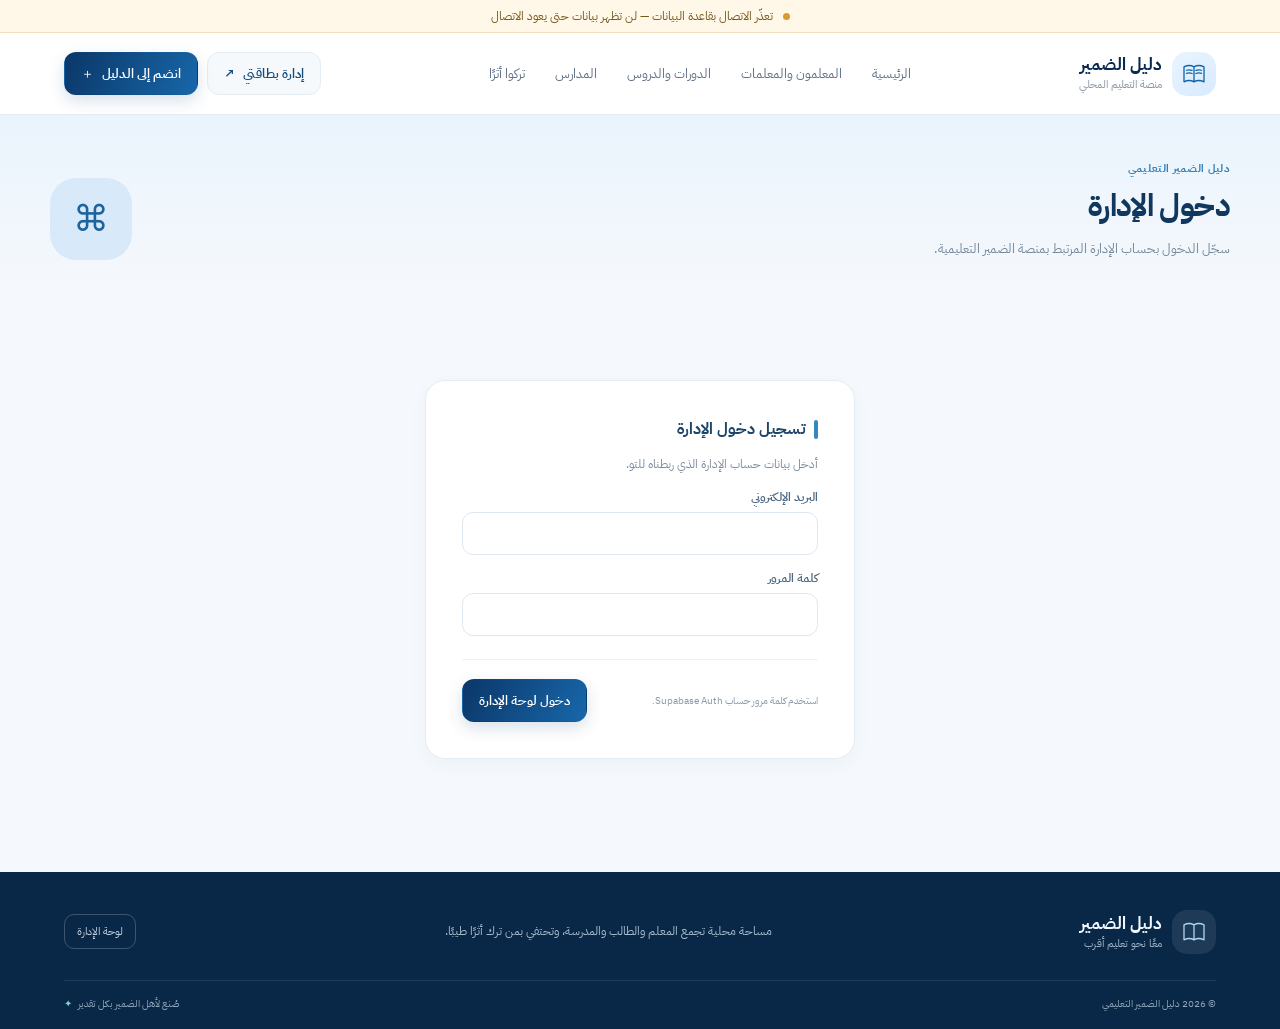
==== admin.html @ ade1dafc "Add Dameer Education site" ====
<!doctype html>
<html lang="ar" dir="rtl">
  <head>
    <meta charset="UTF-8" />
    <meta name="viewport" content="width=device-width, initial-scale=1.0" />
    <meta name="theme-color" content="#09294f" />
    <meta name="description" content="دليل الضمير التعليمي — المعلمون والمعلمات، الدورات، الدروس الخصوصية، والمدارس في مدينة الضمير." />
    <title>إدارة المنصة — منصة الضمير التعليمية</title>
    <link rel="stylesheet" href="styles.css" />
    <script defer src="supabase-config.js"></script>
    <script defer src="app.js"></script>
  </head>
  <body data-page="admin">
    <div class="demo-banner" id="connection-status"><span class="demo-dot"></span> جارٍ الاتصال بقاعدة بيانات دليل الضمير…</div>
    <header class="site-header">
      <a class="brand" href="#home" data-view="home" aria-label="دليل الضمير التعليمي - الرئيسية">
        <span class="brand-mark" aria-hidden="true"><svg viewBox="0 0 48 48"><path d="M8 12.5c5.7-2.8 11.1-2.8 16 0v24c-4.9-2.8-10.3-2.8-16 0v-24Zm32 0c-5.7-2.8-11.1-2.8-16 0v24c4.9-2.8 10.3-2.8 16 0v-24Z"/><path d="M12 18c3.4-1.2 6.2-.9 9 .2M12 23c3.4-1.2 6.2-.9 9 .2m15-5.2c-3.4-1.2-6.2-.9-9 .2m9 4.8c-3.4-1.2-6.2-.9-9 .2"/></svg></span>
        <span class="brand-copy"><strong>دليل الضمير</strong><small>منصة التعليم المحلي</small></span>
      </a>
      <nav class="main-nav" aria-label="التنقل الرئيسي">
        <button class="nav-link active" data-view="home">الرئيسية</button>
        <button class="nav-link" data-view="teachers">المعلمون والمعلمات</button>
        <button class="nav-link" data-view="lessons">الدورات والدروس</button>
        <button class="nav-link" data-view="schools">المدارس</button>
        <button class="nav-link" data-view="memorials">تركوا أثرًا</button>
      </nav>
      <div class="header-actions">
        <button class="btn btn-quiet header-manage" data-view="manage">إدارة بطاقتي <span aria-hidden="true">↗</span></button>
        <button class="btn btn-primary header-apply" data-view="apply">انضم إلى الدليل <span aria-hidden="true">＋</span></button>
        <button class="mobile-menu" aria-label="فتح القائمة" aria-expanded="false">☰</button>
      </div>
    </header>

    <main id="app" tabindex="-1"></main>

    <footer class="site-footer">
      <div class="footer-main">
        <a class="brand brand-footer" href="#home" data-view="home"><span class="brand-mark" aria-hidden="true"><svg viewBox="0 0 48 48"><path d="M8 12.5c5.7-2.8 11.1-2.8 16 0v24c-4.9-2.8-10.3-2.8-16 0v-24Zm32 0c-5.7-2.8-11.1-2.8-16 0v24c4.9-2.8 10.3-2.8 16 0v-24Z"/></svg></span><span class="brand-copy"><strong>دليل الضمير</strong><small>معًا نحو تعليم أقرب</small></span></a>
        <p>مساحة محلية تجمع المعلم والطالب والمدرسة، وتحتفي بمن ترك أثرًا طيبًا.</p>
        <button class="footer-admin" data-view="admin">لوحة الإدارة</button>
      </div>
      <div class="footer-bottom"><span>© <span id="year"></span> دليل الضمير التعليمي</span><span>صُنع لأهل الضمير بكل تقدير <b>✦</b></span></div>
    </footer>
    <div id="modal-root"></div>
    <div id="toast-root" aria-live="polite"></div>
  </body>
</html>
---- styles.css ----
@import url('https://fonts.googleapis.com/css2?family=IBM+Plex+Sans+Arabic:wght@400;500;600;700&family=Readex+Pro:wght@400;500;600;700&display=swap');

:root{--navy:#09294f;--navy-2:#0d3768;--blue:#1763a9;--blue-2:#3687cb;--sky:#e8f4ff;--ink:#182c42;--muted:#718198;--line:#e4ebf2;--paper:#fff;--bg:#f5f8fc;--teal:#2c9a94;--gold:#c39243;--shadow:0 14px 38px rgba(20,52,86,.09);--radius:20px;font-family:'IBM Plex Sans Arabic','Readex Pro',Tahoma,sans-serif;color:var(--ink);font-synthesis:none;text-rendering:optimizeLegibility}
*{box-sizing:border-box}html{scroll-behavior:smooth}body{margin:0;background:var(--bg);min-width:320px}button,input,select,textarea{font:inherit}button{cursor:pointer}a{color:inherit;text-decoration:none}.demo-banner{background:#fff7e7;color:#76591d;text-align:center;padding:7px 16px;font-size:12px;border-bottom:1px solid #f0dfb9}.demo-dot{display:inline-block;width:7px;height:7px;border-radius:50%;background:#d69c32;margin-left:7px}.site-header{height:82px;padding:0 clamp(18px,5vw,78px);display:flex;align-items:center;justify-content:space-between;background:#fff;border-bottom:1px solid rgba(218,229,239,.75);position:sticky;top:0;z-index:20}.brand{display:flex;align-items:center;gap:10px;min-width:max-content}.brand-mark{width:44px;height:44px;border-radius:15px;background:linear-gradient(145deg,#e9f5ff,#d8eaff);display:grid;place-items:center}.brand-mark svg{width:30px;height:30px;fill:none;stroke:#1264a5;stroke-width:2.1;stroke-linecap:round;stroke-linejoin:round}.brand-copy{display:flex;flex-direction:column;line-height:1.3}.brand-copy strong{font-size:17px;color:var(--navy);font-weight:700}.brand-copy small{font-size:11px;color:#8a98a9;margin-top:2px}.main-nav{display:flex;align-items:center;gap:4px}.nav-link{border:0;background:transparent;padding:12px 13px;color:#5f7186;border-radius:12px;font-size:13px;white-space:nowrap;transition:.2s}.nav-link:hover,.nav-link.active{background:#edf5fd;color:#145b99}.header-actions{display:flex;align-items:center;gap:9px}.btn{border:1px solid transparent;border-radius:12px;padding:11px 16px;font-size:13px;font-weight:600;display:inline-flex;align-items:center;justify-content:center;gap:8px;transition:transform .18s,box-shadow .18s,background .18s;white-space:nowrap}.btn:hover{transform:translateY(-1px)}.btn-primary{background:linear-gradient(115deg,#0b3768,#1767aa);color:#fff;box-shadow:0 6px 16px rgba(14,70,122,.16)}.btn-primary:hover{box-shadow:0 9px 20px rgba(14,70,122,.22)}.btn-quiet{background:#f6f9fc;border-color:#e5edf5;color:#174c7a}.btn-outline{background:#fff;border-color:#d8e4ef;color:#245b88}.btn-danger{background:#fff0f0;color:#a94343;border-color:#f4d5d5}.btn-small{padding:8px 11px;font-size:12px;border-radius:10px}.mobile-menu{display:none;border:1px solid var(--line);background:white;border-radius:10px;width:42px;height:40px;color:var(--navy);font-size:18px}
#app{min-height:60vh}.container{width:min(1180px,calc(100% - 40px));margin:auto}.hero-wrap{background:linear-gradient(180deg,#f4f8fc 0%,#f7faff 100%);padding:34px 0 48px}.hero{position:relative;overflow:hidden;border-radius:32px;min-height:376px;background:linear-gradient(118deg,#08264b 0%,#0c3d73 55%,#14649c 100%);display:grid;grid-template-columns:1.15fr .85fr;color:white;padding:52px clamp(26px,6vw,78px);box-shadow:0 22px 50px rgba(9,41,79,.17)}.hero:before,.hero:after{content:"";position:absolute;border:1px solid rgba(255,255,255,.13);border-radius:50%;pointer-events:none}.hero:before{width:450px;height:450px;left:-90px;top:-225px}.hero:after{width:340px;height:340px;left:65px;bottom:-255px}.hero-content{position:relative;z-index:2;align-self:center;max-width:625px}.eyebrow{font-size:12px;letter-spacing:.02em;color:#add9ff;display:flex;align-items:center;gap:9px}.eyebrow:before{content:"";height:1px;width:23px;background:#6eb7ed}.hero h1{font-family:'Readex Pro','IBM Plex Sans Arabic',sans-serif;font-size:clamp(29px,4vw,47px);line-height:1.42;margin:15px 0 10px;max-width:590px;font-weight:600;letter-spacing:-.04em}.hero h1 em{font-style:normal;color:#89c9fa}.hero-desc{font-size:15px;line-height:1.9;color:#d7eaff;max-width:520px;margin:0 0 27px}.hero-actions{display:flex;gap:10px;flex-wrap:wrap}.hero .btn-white{background:#fff;color:#104374}.btn-glass{background:rgba(255,255,255,.11);color:#fff;border-color:rgba(255,255,255,.26);backdrop-filter:blur(8px)}.hero-art{position:relative;display:grid;place-items:center;min-height:250px}.hero-orb{width:min(300px,25vw);aspect-ratio:1;border-radius:50%;background:radial-gradient(circle at 34% 30%,rgba(157,215,255,.56),rgba(49,139,205,.18) 50%,rgba(9,41,79,.03) 72%);border:1px solid rgba(200,235,255,.25);display:grid;place-items:center;box-shadow:inset 0 0 45px rgba(196,233,255,.18),0 0 55px rgba(63,157,219,.12);position:relative}.book-art{width:178px;height:146px;position:relative;transform:rotate(-7deg)}.book-page{position:absolute;bottom:13px;width:89px;height:110px;background:linear-gradient(155deg,#f9fcff,#cde8fa);border:2px solid rgba(255,255,255,.88);box-shadow:0 14px 22px #05264c55}.book-page.left{right:50%;transform:skewY(8deg);border-radius:10px 2px 3px 12px}.book-page.right{left:50%;transform:skewY(-8deg);border-radius:2px 10px 12px 3px}.book-spine{position:absolute;bottom:13px;right:calc(50% - 2px);height:112px;width:5px;background:#62ace4;z-index:2}.book-lines{position:absolute;inset:20px 13px 0;border-top:2px solid #9dc8e8;opacity:.8}.book-lines:after,.book-lines:before{content:"";position:absolute;right:0;top:14px;width:45px;height:2px;background:#9dc8e8;box-shadow:0 12px #9dc8e8,0 24px #9dc8e8}.book-lines:before{top:4px}.hero-star{position:absolute;color:#c1e9ff;font-size:19px}.hero-star.s1{top:20px;left:24px}.hero-star.s2{right:30px;bottom:34px;font-size:25px}.slide-controls{display:flex;align-items:center;gap:7px;margin-top:28px}.slide-dot{width:7px;height:7px;padding:0;border:0;border-radius:20px;background:#ffffff66;transition:.25s}.slide-dot.active{width:25px;background:#fff}.slide-arrow{border:1px solid #ffffff55;background:#ffffff11;color:#fff;border-radius:50%;width:31px;height:31px;margin-right:5px}.hero-slide{animation:fadeup .35s ease}@keyframes fadeup{from{opacity:.5;transform:translateY(8px)}to{opacity:1;transform:none}}
.search-panel{position:relative;margin:-27px auto 0;z-index:3;width:min(1020px,calc(100% - 70px));background:#fff;border:1px solid #e7edf4;border-radius:18px;padding:16px;display:grid;grid-template-columns:1.15fr .72fr .72fr auto;gap:10px;box-shadow:0 16px 40px rgba(20,53,83,.12)}.search-field{display:flex;align-items:center;gap:9px;padding:0 12px;border:1px solid #e2e9f0;border-radius:12px;background:#fff;min-height:48px;min-width:0}.search-field .field-icon{font-size:17px;color:#8ca1b8}.search-field input,.search-field select{border:0;outline:0;min-width:0;width:100%;background:transparent;color:#263e57;font-size:13px}.search-field select{cursor:pointer}.search-panel .btn{min-height:48px}.stats-row{display:grid;grid-template-columns:repeat(4,1fr);gap:13px;margin:27px auto 0;width:min(1020px,calc(100% - 70px))}.stat-card{display:flex;align-items:center;gap:13px;background:#fff;border:1px solid #ebf0f5;border-radius:15px;padding:15px 17px}.stat-icon{width:41px;height:41px;border-radius:13px;display:grid;place-items:center;background:#edf6ff;color:#236ba5;font-size:19px}.stat-icon.teal{background:#e9f7f5;color:#26938b}.stat-icon.gold{background:#fbf4e8;color:#b7873b}.stat-card strong{display:block;font-size:19px;color:#143b62;line-height:1.3}.stat-card span:last-child{font-size:11px;color:#8492a3}
.section{padding:53px 0}.section-white{background:#fff}.section-head{display:flex;align-items:end;justify-content:space-between;gap:16px;margin-bottom:23px}.section-kicker{font-size:11px;color:#3480b9;font-weight:700;margin-bottom:5px;letter-spacing:.03em}.section-head h2{font-size:24px;color:#12375d;margin:0;font-weight:700}.section-head p{font-size:13px;color:var(--muted);margin:7px 0 0}.text-link{border:0;background:transparent;color:#1f6a9f;font-size:13px;font-weight:700;padding:10px 0;white-space:nowrap}.text-link:hover{color:#0a3c69}.quick-grid{display:grid;grid-template-columns:repeat(3,1fr);gap:16px}.quick-card{background:#fff;border:1px solid #e7edf4;border-radius:20px;padding:21px 22px;display:flex;align-items:center;gap:17px;min-height:115px;transition:.2s;cursor:pointer}.quick-card:hover,.teacher-card:hover,.listing-card:hover,.school-card:hover{transform:translateY(-3px);box-shadow:var(--shadow)}.quick-icon{width:54px;height:54px;border-radius:17px;display:grid;place-items:center;background:linear-gradient(145deg,#e5f3ff,#f1f8ff);color:#1b6ca8;font-size:25px}.quick-card:nth-child(2) .quick-icon{background:#eaf7f5;color:#2f938a}.quick-card:nth-child(3) .quick-icon{background:#faf1e5;color:#b38745}.quick-card h3{margin:0;color:#173d63;font-size:16px}.quick-card p{margin:5px 0 0;font-size:12px;color:#8190a2;line-height:1.7}.quick-arrow{margin-right:auto;font-size:19px;color:#9eb0c1}.teacher-grid,.listing-grid,.school-grid,.memorial-grid{display:grid;grid-template-columns:repeat(3,minmax(0,1fr));gap:16px}.teacher-card,.listing-card,.school-card,.memorial-card{background:#fff;border:1px solid #e7edf4;border-radius:20px;overflow:hidden;transition:.22s;position:relative}.teacher-card{padding:18px}.teacher-top{display:flex;align-items:flex-start;gap:13px}.avatar{width:67px;height:67px;flex:0 0 67px;border-radius:20px;display:grid;place-items:center;background:linear-gradient(145deg,#d9efff,#f0f8ff);color:#1a6198;font-size:22px;font-weight:700;position:relative;overflow:hidden}.avatar img,.memorial-photo img{width:100%;height:100%;object-fit:cover;position:absolute;inset:0}.avatar-female{background:linear-gradient(145deg,#f7e5ef,#fff5f9);color:#9d5677}.teacher-name{font-size:16px;font-weight:700;color:#173957;margin:2px 0 4px}.teacher-subject{font-size:12px;color:#71839a}.teacher-meta{display:flex;gap:7px;flex-wrap:wrap;margin-top:12px}.tag{font-size:10px;padding:5px 9px;border-radius:999px;background:#eff6fc;color:#3d6b91}.tag.retired{background:#fff4e1;color:#9c702c}.tag.gender{background:#f1f1fb;color:#6767a1}.teacher-bio{font-size:12px;line-height:1.9;color:#74849a;margin:13px 0 12px;min-height:45px}.card-bottom{border-top:1px solid #edf1f5;padding-top:12px;display:flex;align-items:center;justify-content:space-between;gap:8px}.teacher-exp{font-size:11px;color:#8090a2}.teacher-actions{display:flex;gap:6px}.icon-btn{width:34px;height:34px;border:1px solid #e2ebf3;background:#f9fcff;color:#286795;border-radius:11px;font-size:15px;display:grid;place-items:center}.icon-btn:hover{background:#eaf4fc}.badge-sample{position:absolute;top:15px;left:16px;font-size:9px;background:#f4f6f9;color:#778597;padding:4px 7px;border-radius:7px}.listing-card{padding:0}.listing-cover{height:120px;padding:17px;display:flex;align-items:flex-end;background:linear-gradient(130deg,#c3e5fa,#f0f8ff);position:relative;overflow:hidden}.listing-cover:before,.listing-cover:after{content:"";position:absolute;border:1px solid #ffffffab;border-radius:50%}.listing-cover:before{width:190px;height:190px;left:-54px;top:-104px}.listing-cover:after{width:110px;height:110px;left:50px;top:-60px}.listing-cover.teal-cover{background:linear-gradient(130deg,#bde8de,#eef9f6)}.listing-cover.gold-cover{background:linear-gradient(130deg,#f4e3bd,#fcf7ec)}.listing-cover .tag{position:relative;z-index:1;background:#ffffffc9;color:#336586}.listing-content{padding:16px}.listing-content h3{font-size:15px;margin:0;color:#173b5d}.listing-teacher{font-size:11px;color:#8191a1;margin:5px 0 10px}.listing-content p{margin:0 0 14px;color:#73849a;font-size:12px;line-height:1.8;min-height:42px}.listing-footer{display:flex;align-items:center;justify-content:space-between;border-top:1px solid #edf1f5;padding-top:11px;font-size:11px;color:#8191a1}.listing-price{font-weight:700;color:#28648e}.school-card{padding:19px}.school-mark{width:51px;height:51px;border-radius:16px;display:grid;place-items:center;background:#eaf4fc;color:#2c70a2;font-size:23px;margin-bottom:14px}.school-card h3{margin:0;font-size:16px;color:#173b5d}.school-type{color:#8492a2;font-size:11px;margin-top:4px}.school-address{font-size:12px;color:#71839a;line-height:1.8;margin:12px 0 14px;min-height:43px}.school-footer{display:flex;align-items:center;justify-content:space-between;border-top:1px solid #edf1f5;padding-top:12px}.school-footer span{font-size:11px;color:#8191a1}.memorial-card{padding-bottom:17px;border-color:#e8e8e8}.memorial-photo{height:auto;aspect-ratio:4/5;background:linear-gradient(145deg,#293441,#111923);position:relative;overflow:hidden;display:grid;place-items:center;color:#d7dde3}.memorial-photo:after{content:"";position:absolute;inset:0;background:linear-gradient(0deg,rgba(4,11,18,.52),transparent 65%)}.memorial-monogram{font-size:48px;font-weight:700;opacity:.7}.mourning-ribbon{position:absolute;z-index:2;top:15px;right:-38px;transform:rotate(36deg);background:#111820;color:#fff;width:145px;text-align:center;padding:6px 0;font-size:10px;letter-spacing:.04em;box-shadow:0 3px 10px #0005}.memorial-copy{padding:15px 17px 0}.memorial-copy h3{margin:0;color:#293846;font-size:16px}.memorial-copy p{font-size:12px;line-height:1.9;color:#7a8791;margin:7px 0 0}.impact-strip{margin-top:24px;background:linear-gradient(110deg,#f3f7fb,#edf5fb);border:1px solid #e4edf4;border-radius:19px;padding:19px 22px;display:flex;align-items:center;justify-content:space-between;gap:14px}.impact-strip strong{color:#234e73;font-size:14px}.impact-strip span{display:block;color:#8595a5;font-size:12px;margin-top:3px}.impact-mark{font-size:25px;color:#7197b3}
.page-hero{padding:45px 0 27px;background:linear-gradient(180deg,#eaf4fc,#f5f8fc)}.page-hero-inner{display:flex;align-items:end;justify-content:space-between;gap:24px}.page-hero h1{font-size:31px;color:#10385f;margin:0;letter-spacing:-.02em}.page-hero p{color:#75889d;font-size:13px;margin:8px 0 0;line-height:1.8}.page-hero .page-hero-icon{width:82px;height:82px;border-radius:26px;display:grid;place-items:center;background:#d8eaf9;color:#1d649d;font-size:36px}.toolbar{background:#fff;border:1px solid #e6edf4;border-radius:16px;padding:13px;display:flex;gap:9px;align-items:center;margin:22px 0 18px;flex-wrap:wrap}.toolbar .search-field{flex:1;min-width:220px}.toolbar select{min-width:155px}.result-count{font-size:12px;color:#73869b;margin-bottom:16px}.count-pills{display:flex;gap:7px;flex-wrap:wrap;margin:14px 0 18px}.count-pill{border:1px solid #e2eaf1;background:#fff;border-radius:999px;padding:7px 12px;color:#627991;font-size:11px}.count-pill b{color:#204f78;margin-right:4px}.count-pill.active{border-color:#a8cce8;background:#eff7fd;color:#1e6192}.pagination-row{display:flex;justify-content:center;padding:26px 0 8px}.empty-state{background:#fff;border:1px dashed #d8e4ee;border-radius:18px;padding:52px 20px;text-align:center;color:#7c8ea0}.empty-icon{font-size:33px;margin-bottom:12px}.empty-state h3{margin:0 0 7px;color:#244a6c;font-size:17px}.empty-state p{margin:0;font-size:13px;line-height:1.8}
.form-layout{display:grid;grid-template-columns:minmax(0,1fr) 310px;gap:22px;padding:30px 0 56px}.form-card,.side-card,.panel-card{background:#fff;border:1px solid #e5edf4;border-radius:20px;box-shadow:0 6px 20px rgba(20,52,86,.035)}.form-card{padding:clamp(20px,4vw,36px)}.side-card{padding:23px;height:max-content;position:sticky;top:104px}.form-choice{display:grid;grid-template-columns:1fr 1fr;gap:10px;margin-bottom:23px}.choice-card{border:1px solid #e1eaf2;border-radius:15px;padding:14px;cursor:pointer;display:flex;align-items:center;gap:11px;background:white}.choice-card.selected{border-color:#5d9cca;background:#f1f8fe;box-shadow:0 0 0 2px #e4f2fd}.choice-card .choice-emoji{width:38px;height:38px;background:#e8f4fd;border-radius:12px;display:grid;place-items:center;font-size:19px}.choice-card strong{font-size:13px;color:#204668;display:block}.choice-card small{font-size:10px;color:#8a9aab;display:block;margin-top:3px}.form-section-title{font-size:16px;color:#1e466a;margin:22px 0 13px;display:flex;align-items:center;gap:8px}.form-section-title:before{content:"";width:4px;height:19px;background:#3488c0;border-radius:4px}.form-grid{display:grid;grid-template-columns:1fr 1fr;gap:14px}.field{display:flex;flex-direction:column;gap:6px}.field.full{grid-column:1/-1}.field label{font-size:12px;color:#506a83;font-weight:600}.field .hint{font-size:10px;color:#9aa7b4;font-weight:400}.field input,.field select,.field textarea{width:100%;padding:11px 12px;border-radius:11px;border:1px solid #dfe8f0;outline:0;color:#284760;background:#fff;font-size:13px;transition:border .2s,box-shadow .2s}.field input:focus,.field select:focus,.field textarea:focus{border-color:#6aa4ce;box-shadow:0 0 0 3px #e7f4fc}.field textarea{min-height:96px;resize:vertical;line-height:1.7}.checkbox-grid{display:flex;flex-wrap:wrap;gap:7px}.check-chip{position:relative}.check-chip input{position:absolute;opacity:0;width:1px;height:1px}.check-chip span{display:block;border:1px solid #e1e9f0;border-radius:999px;padding:7px 12px;color:#637990;background:#fff;font-size:11px;cursor:pointer}.check-chip input:checked+span{border-color:#74abd0;background:#eaf5fd;color:#1c6292}.upload-box{border:1px dashed #b9ccdb;border-radius:14px;background:#f9fcfe;padding:18px;display:flex;align-items:center;gap:13px;cursor:pointer}.upload-box .upload-symbol{font-size:24px;color:#4384b2}.upload-box strong{font-size:12px;color:#476b89;display:block}.upload-box small{font-size:10px;color:#90a0af;display:block;margin-top:3px}.upload-box input{display:none}.upload-preview{width:60px;height:60px;object-fit:cover;border-radius:14px}.form-footer{border-top:1px solid #edf1f4;margin-top:23px;padding-top:19px;display:flex;align-items:center;justify-content:space-between;gap:10px}.consent{font-size:10px;color:#8b99a8;line-height:1.7}.side-card h3{font-size:15px;color:#204566;margin:0 0 11px}.side-card p{font-size:12px;color:#75889a;line-height:1.9;margin:0}.side-list{list-style:none;padding:0;margin:17px 0 0}.side-list li{font-size:11px;color:#61768b;padding:9px 0;border-top:1px solid #edf1f4;display:flex;gap:8px;line-height:1.7}.side-list li:before{content:"✓";color:#3a9b8b;font-weight:700}.warning-note{padding:11px 12px;background:#fff8e9;color:#806629;border-radius:12px;font-size:11px;line-height:1.7;margin-top:17px}.code-display{background:#0d3155;color:#fff;border-radius:16px;padding:19px;margin:18px 0;text-align:center}.code-display small{display:block;color:#b8d6ef;font-size:11px}.code-display strong{display:block;font-size:31px;letter-spacing:.2em;margin:5px 0;font-family:monospace}.notice-success{background:#eaf8f4;border:1px solid #ccebe1;color:#276f60;border-radius:14px;padding:15px;font-size:13px;line-height:1.8;margin-top:18px}.notice-error{background:#fff0f0;border:1px solid #f1d4d4;color:#9d4141;border-radius:12px;padding:12px;font-size:12px;line-height:1.7;margin:12px 0}
.dashboard-layout{padding:29px 0 60px;display:grid;grid-template-columns:230px minmax(0,1fr);gap:20px}.dashboard-nav{background:#fff;border:1px solid #e5edf4;border-radius:18px;padding:13px;height:max-content;position:sticky;top:104px}.dashboard-nav button{border:0;width:100%;background:transparent;text-align:right;padding:12px;border-radius:11px;color:#6c7e92;font-size:12px}.dashboard-nav button.active,.dashboard-nav button:hover{background:#edf6fd;color:#1b6296}.dashboard-main{min-width:0}.dash-heading{display:flex;align-items:center;justify-content:space-between;gap:12px;margin:0 0 17px}.dash-heading h2{font-size:22px;color:#173e61;margin:0}.dash-heading p{font-size:12px;color:#8392a2;margin:5px 0 0}.dashboard-cards{display:grid;grid-template-columns:repeat(3,1fr);gap:12px;margin:17px 0}.dash-stat{background:#fff;border:1px solid #e5edf4;border-radius:15px;padding:16px}.dash-stat span{font-size:11px;color:#8090a1}.dash-stat strong{display:block;font-size:23px;color:#1c4d77;margin-top:5px}.request-card{background:#fff;border:1px solid #e4ecf3;border-radius:16px;padding:17px;margin-bottom:11px}.request-top{display:flex;align-items:flex-start;justify-content:space-between;gap:10px}.request-top h3{font-size:15px;color:#1e4667;margin:0}.request-date{font-size:10px;color:#92a0ad}.status-pill{font-size:10px;border-radius:999px;padding:5px 9px;background:#fff4e1;color:#986e2f;white-space:nowrap}.status-pill.approved{background:#eaf8f2;color:#34816b}.status-pill.rejected{background:#fff0f0;color:#a14d4d}.status-pill.needs_changes{background:#edf5ff;color:#4076a6}.request-details{display:flex;flex-wrap:wrap;gap:7px;margin:11px 0}.request-actions{display:flex;gap:7px;flex-wrap:wrap}.review-box{width:100%;border:1px solid #e1e9f0;border-radius:10px;padding:10px;margin:10px 0;font-size:12px;min-height:66px;resize:vertical}.admin-tabs{display:flex;gap:6px;border-bottom:1px solid #e6edf3;margin-bottom:16px;overflow-x:auto}.admin-tab{border:0;background:transparent;padding:11px 12px;color:#7b8d9e;font-size:12px;white-space:nowrap;border-bottom:2px solid transparent}.admin-tab.active{color:#205b89;border-color:#3184b8}.school-admin-row{display:grid;grid-template-columns:1fr auto;gap:12px;align-items:center;background:#fff;border:1px solid #e7edf3;border-radius:13px;padding:12px;margin:8px 0}.school-admin-row strong{font-size:13px;color:#214767}.school-admin-row small{display:block;color:#8191a0;font-size:10px;margin-top:3px}.login-card{max-width:430px;margin:40px auto 60px}.login-card h2{margin-top:0}.dashboard-lock{padding:15px;background:#f3f8fc;border-radius:12px;font-size:11px;color:#75889b;line-height:1.8;margin-top:15px}.manage-hero{background:linear-gradient(115deg,#0b2c54,#155e93);color:white;border-radius:20px;padding:22px 25px;margin-bottom:17px}.manage-hero h2{margin:0 0 5px;font-size:21px}.manage-hero p{margin:0;color:#d0e5f7;font-size:12px}.listing-manage-row{display:grid;grid-template-columns:1fr auto;gap:12px;padding:13px 0;border-bottom:1px solid #edf1f5;align-items:center}.listing-manage-row:last-child{border-bottom:0}.listing-manage-row strong{display:block;font-size:13px;color:#264c6b}.listing-manage-row small{font-size:10px;color:#8998a6}.small-actions{display:flex;gap:6px;flex-wrap:wrap;justify-content:flex-end}
.site-footer{background:#092747;color:#d2e2ef;padding:38px clamp(20px,5vw,76px) 18px}.footer-main{display:flex;align-items:center;justify-content:space-between;gap:25px;padding-bottom:26px}.brand-footer .brand-mark{background:#ffffff16}.brand-footer .brand-mark svg{stroke:#a9d6f4}.brand-footer .brand-copy strong{color:#f0f7fd}.brand-footer .brand-copy small{color:#9fb5c8}.footer-main p{font-size:12px;color:#a8bdce;margin:0;max-width:440px;line-height:1.8}.footer-admin{border:1px solid #ffffff35;background:transparent;color:#bfd1e0;border-radius:10px;padding:8px 12px;font-size:11px}.footer-bottom{border-top:1px solid #ffffff19;padding-top:15px;display:flex;justify-content:space-between;gap:12px;color:#8ea6b9;font-size:10px}.footer-bottom b{color:#7fd1c7;margin-right:4px}
.modal-backdrop{position:fixed;inset:0;background:rgba(5,20,35,.55);z-index:40;display:grid;place-items:center;padding:20px;backdrop-filter:blur(4px)}.modal{background:white;border-radius:22px;width:min(620px,100%);max-height:90vh;overflow:auto;box-shadow:0 28px 80px #061b3055;position:relative;padding:26px}.modal-close{position:absolute;top:14px;left:14px;border:0;background:#f1f5f8;color:#6f7d8a;border-radius:50%;width:34px;height:34px;font-size:19px}.modal h2{font-size:22px;color:#173e61;margin:4px 0 7px}.modal p{color:#74869a;font-size:13px;line-height:1.9}.modal-head{display:flex;gap:15px;align-items:center;margin:8px 35px 18px 0}.modal-section{border-top:1px solid #edf1f4;margin-top:16px;padding-top:14px}.modal-section h3{font-size:13px;color:#2a5275;margin:0 0 8px}.modal-section p{margin:0}.modal-actions{display:flex;gap:8px;flex-wrap:wrap;margin-top:18px}.toast{position:fixed;z-index:60;bottom:23px;left:50%;transform:translate(-50%,20px);opacity:0;pointer-events:none;background:#123b5c;color:white;border-radius:12px;padding:11px 17px;font-size:12px;box-shadow:0 10px 24px #001a3040;transition:.25s;max-width:calc(100% - 30px)}.toast.show{opacity:1;transform:translate(-50%,0)}.toast.error{background:#8d3737}
@media(max-width:1100px){.site-header{padding:0 24px}.main-nav{gap:0}.nav-link{padding:10px 9px;font-size:12px}.header-actions .btn-quiet{display:none}.hero{grid-template-columns:1.15fr .75fr}.hero-orb{width:260px}.teacher-grid,.listing-grid,.school-grid,.memorial-grid{grid-template-columns:repeat(2,minmax(0,1fr))}}
@media(max-width:760px){.site-header{height:69px;padding:0 17px}.brand-mark{width:39px;height:39px;border-radius:13px}.brand-copy strong{font-size:15px}.brand-copy small{font-size:10px}.main-nav{display:none;position:absolute;top:69px;right:0;left:0;background:#fff;border-bottom:1px solid var(--line);padding:9px 16px 15px;box-shadow:0 15px 20px #0d34500c;flex-direction:column;align-items:stretch}.main-nav.open{display:flex}.nav-link{text-align:right}.header-actions{gap:7px}.header-actions .header-manage{display:none}.header-apply{padding:9px 11px;font-size:11px}.mobile-menu{display:block}.container{width:min(100% - 30px,620px)}.hero-wrap{padding:16px 0 35px}.hero{min-height:420px;border-radius:23px;padding:28px 23px;display:block}.hero-content{max-width:100%}.hero h1{font-size:31px;max-width:430px}.hero-desc{font-size:13px}.hero-art{position:absolute;left:-20px;bottom:-36px;opacity:.45;min-height:0;pointer-events:none}.hero-orb{width:210px}.book-art{transform:scale(.75) rotate(-7deg)}.slide-controls{margin-top:22px}.search-panel{width:calc(100% - 28px);grid-template-columns:1fr 1fr;margin-top:-19px;padding:11px;gap:7px}.search-field{min-height:44px;padding:0 9px}.search-panel .search-field:first-child{grid-column:1/-1}.search-panel .btn{grid-column:1/-1;min-height:43px}.stats-row{width:calc(100% - 28px);grid-template-columns:1fr 1fr;gap:7px;margin-top:15px}.stat-card{padding:10px;border-radius:13px;gap:9px}.stat-icon{width:35px;height:35px;border-radius:11px;font-size:16px}.stat-card strong{font-size:16px}.stat-card span:last-child{font-size:10px}.section{padding:39px 0}.section-head h2{font-size:21px}.section-head p{font-size:11px}.quick-grid{grid-template-columns:1fr;gap:9px}.quick-card{min-height:83px;padding:14px;border-radius:16px}.quick-icon{width:45px;height:45px;border-radius:14px}.quick-card h3{font-size:14px}.quick-card p{font-size:11px}.teacher-grid,.listing-grid,.school-grid,.memorial-grid{grid-template-columns:1fr;gap:11px}.teacher-card{padding:15px}.page-hero{padding:31px 0 21px}.page-hero h1{font-size:25px}.page-hero .page-hero-icon{width:62px;height:62px;border-radius:20px;font-size:28px}.toolbar{padding:10px;gap:7px}.toolbar .search-field{flex-basis:100%}.toolbar select{flex:1;min-width:0}.form-layout{grid-template-columns:1fr;padding:20px 0 42px;gap:13px}.side-card{position:static;order:2}.form-card{padding:20px 15px}.form-grid{grid-template-columns:1fr;gap:12px}.field.full{grid-column:auto}.form-choice{grid-template-columns:1fr 1fr;gap:7px}.choice-card{padding:10px;gap:8px}.choice-card strong{font-size:11px}.choice-card small{font-size:9px}.form-footer{align-items:flex-start;flex-direction:column}.form-footer .btn{width:100%}.dashboard-layout{grid-template-columns:1fr;padding:18px 0 40px;gap:12px}.dashboard-nav{position:static;display:flex;overflow-x:auto;padding:7px;gap:3px}.dashboard-nav button{width:auto;white-space:nowrap;padding:9px 11px}.dashboard-cards{gap:7px}.dash-stat{padding:12px}.dash-stat span{font-size:10px}.dash-stat strong{font-size:18px}.dash-heading h2{font-size:19px}.footer-main{align-items:flex-start;flex-direction:column;gap:12px}.footer-main p{font-size:11px}.footer-bottom{font-size:9px}.impact-strip{align-items:flex-start;padding:15px}.modal{padding:21px 17px}.modal h2{font-size:20px}}
@media(prefers-reduced-motion:reduce){*,*::before,*::after{scroll-behavior:auto!important;animation-duration:.01ms!important;animation-iteration-count:1!important;transition-duration:.01ms!important}}
.request-photo{display:block;width:min(240px,100%);height:220px;object-fit:cover;border-radius:13px;margin:12px 0;border:1px solid #e5edf4;background:#f3f7fa}
.admin-refresh-row{display:flex;justify-content:flex-end;margin:10px 0}

.featured-card{border:2px solid #d5aa55!important;box-shadow:0 10px 28px #b3874524!important}.teacher-card.featured-card{padding-top:43px}.featured-badge{position:absolute;z-index:3;top:8px;left:50%;transform:translateX(-50%);max-width:calc(100% - 24px);overflow:hidden;text-overflow:ellipsis;white-space:nowrap;padding:5px 13px;border:1px solid #edcf83;border-radius:999px;background:linear-gradient(135deg,#fff8df,#f4e0a9);color:#77531c;font-size:10px;font-weight:800;box-shadow:0 3px 9px #7c5a1c18}
.featured-admin-group{padding:15px;background:#f8fafc;border:1px solid #e8eef3;border-radius:15px;margin:12px 0}.featured-admin-group h3{margin:0 0 9px;color:#254c6b;font-size:14px}.featured-admin-row{display:grid;grid-template-columns:minmax(160px,1fr) minmax(150px,220px) auto auto;gap:10px;align-items:center;background:white;border:1px solid #e7edf3;border-radius:12px;padding:10px 12px;margin-top:7px}.featured-admin-copy strong{display:block;color:#284d6c;font-size:12px}.featured-admin-copy small{display:block;margin-top:3px;color:#8796a5;font-size:10px}.featured-admin-badge span{display:block;color:#8090a0;font-size:9px;margin-bottom:4px}.featured-admin-badge input{width:100%;min-height:35px;border:1px solid #e2e9ef;border-radius:8px;padding:7px 9px;font:inherit;font-size:10px}.featured-admin-toggle{display:flex;align-items:center;gap:6px;color:#677b8e;font-size:10px;white-space:nowrap}.featured-admin-toggle input{accent-color:#b78a36}
.code-reset-confirm{display:flex;align-items:center;gap:9px;padding:13px;border:1px solid #e8edf2;border-radius:11px;color:#5c7184;font-size:12px}.code-reset-confirm input{accent-color:#1d6b9e}.issued-control-code{margin:18px auto;padding:14px 20px;width:max-content;border:1px dashed #c89b45;border-radius:14px;background:#fff8e7;color:#674814;font:700 28px/1.2 ui-monospace,monospace;letter-spacing:.22em;text-align:center}
.listing-start-date{padding:10px 12px;border:1px solid #f0e4c8;border-radius:11px;background:#fffaf0}.listing-start-date input{max-width:240px}.listing-start-date .hint{line-height:1.7}.listing-start-date-card{margin:-5px 0 11px;color:#946e31;background:#fff8e8;border:1px solid #f1e4c7;border-radius:9px;padding:7px 9px;font-size:10px;line-height:1.6}
@media(max-width:760px){.featured-admin-row{grid-template-columns:1fr auto;gap:8px}.featured-admin-copy{grid-column:1/-1}.featured-admin-badge{grid-column:1/2}.featured-admin-toggle{grid-column:2;grid-row:2}.featured-admin-row>.btn{grid-column:1/-1;width:100%}}

.teacher-education{display:grid;gap:8px;margin-top:13px;padding:10px 11px;border-radius:13px;background:#f5f9fd;font-size:11px;line-height:1.6}.teacher-education-row{display:flex;align-items:flex-start;gap:8px}.teacher-education-label{flex:0 0 68px;display:flex;align-items:center;gap:5px;padding-top:3px;color:#6f879b;white-space:nowrap}.education-icon{width:15px;height:15px;flex:0 0 15px;fill:none;stroke:#4f85ad;stroke-width:1.65;stroke-linecap:round;stroke-linejoin:round}.teacher-education-values{display:flex;flex-wrap:wrap;gap:5px}.education-chip{display:inline-flex;padding:3px 8px;border:1px solid #e1edf7;border-radius:999px;background:#fff;color:#315d80}.education-empty{padding:3px 0;color:#9aa7b4}

.memorial-photo img{filter:grayscale(30%) saturate(.82) contrast(.98)}

.image-crop-modal{width:min(470px,100%);padding:28px 22px;text-align:center}.crop-heading{margin:3px 24px 0}.crop-kicker{color:#4384b2;font-size:11px;font-weight:700}.crop-heading h2{margin:5px 0 4px}.crop-heading p{margin:0;color:#8493a2;font-size:12px;line-height:1.8}.crop-canvas{display:block;width:min(100%,320px);height:auto;margin:17px auto 12px;border-radius:15px;background:#eaf1f6;box-shadow:0 8px 24px #17395718;touch-action:none;cursor:grab}.crop-canvas:active{cursor:grabbing}.crop-zoom{display:flex;align-items:center;gap:12px;max-width:320px;margin:0 auto;color:#6c8193;font-size:11px;text-align:right}.crop-zoom input{flex:1;accent-color:#2e79ac}.crop-actions{display:flex;justify-content:center;gap:9px;margin-top:20px}.crop-preview{flex:0 0 auto}.crop-preview-square{width:68px;height:68px;border-radius:15px}.crop-preview-portrait{width:60px;height:75px;border-radius:13px}@media(max-width:520px){.image-crop-modal{padding:25px 17px}.crop-canvas{width:min(100%,300px)}.crop-actions{flex-direction:column-reverse}.crop-actions .btn{width:100%}}
.listing-subjects{display:flex;align-items:flex-start;gap:8px;margin:0 0 10px;padding:9px 10px;border-radius:10px;background:#f4f8fc;color:#6d8295;font-size:10px;line-height:1.7}.listing-subjects span{flex:0 0 auto;color:#8294a4}.listing-subjects strong{color:#315c7d;font-size:11px;font-weight:600}.listing-start-date-card{display:flex;flex-direction:column;gap:2px;margin:0 0 11px}.listing-start-date-card small{padding-right:18px;color:#9a865e;font-size:9px}.listing-footer .btn{white-space:nowrap}.listing-footer .listing-price{font-size:11px}
.school-photo{display:block;width:calc(100% + 38px);height:150px;object-fit:cover;margin:-19px -19px 15px;border-radius:17px 17px 0 0}.school-admin-row{grid-template-columns:54px minmax(0,1fr) auto}.school-admin-photo{width:54px;height:48px;object-fit:cover;border-radius:9px}.school-upload-preview{width:112px;height:72px;object-fit:cover;border-radius:11px}
.school-admin-photo-empty{display:grid;place-items:center;background:#eaf4fc;color:#397ba8;font-size:22px}.school-admin-actions{display:flex;gap:6px;align-items:center}.school-admin-actions .btn{white-space:nowrap}

/* Keep the home slider geometry stable while its text changes. */
.hero{height:400px;min-height:400px;box-sizing:border-box}
.hero-content{max-height:100%;min-height:0}
.hero h1{line-height:1.28;margin:12px 0 8px;display:-webkit-box;-webkit-box-orient:vertical;-webkit-line-clamp:2;overflow:hidden}
.hero-desc{display:-webkit-box;-webkit-box-orient:vertical;-webkit-line-clamp:2;overflow:hidden;line-height:1.65;min-height:3.3em;margin-bottom:17px}
.slide-controls{margin-top:16px}
@media(max-width:760px){.hero{height:420px;min-height:420px}.hero h1{line-height:1.32;margin:10px 0 7px}.hero-desc{line-height:1.7;min-height:3.4em;margin-bottom:12px}.slide-controls{margin-top:14px}}

.count-pill[data-search-type]{cursor:pointer;transition:background .18s,border-color .18s,color .18s}.count-pill[data-search-type]:hover{border-color:#a8cce8;background:#f5faff;color:#1e6192}.count-pill[data-search-type]:focus-visible{outline:2px solid #4d98d0;outline-offset:2px}

/* Admin dashboard refinements */
.dashboard-nav button{display:flex;align-items:center;justify-content:space-between;gap:10px;text-align:right}
.admin-nav-badge{display:inline-flex;align-items:center;justify-content:center;min-width:23px;height:23px;padding:0 7px;border-radius:999px;background:#d84848;color:#fff;font-size:11px;font-weight:800;line-height:1;box-shadow:0 2px 7px #bc34342b}
.featured-admin-toolbar{display:grid;grid-template-columns:minmax(220px,1fr) minmax(180px,240px) auto;align-items:end;gap:11px;margin:4px 0 20px;padding:14px;border:1px solid #e3ebf1;border-radius:15px;background:linear-gradient(135deg,#f8fbfe,#fff)}
.featured-admin-toolbar .search-field{width:100%;min-width:0}
.featured-sort-label{display:grid;gap:6px;color:#58718a;font-size:11px;font-weight:700}
.featured-sort-label select{width:100%;min-height:42px;padding:0 12px;border:1px solid #dce6ee;border-radius:10px;background:#fff;color:#294a67;font:inherit;font-size:12px}
.featured-result-count,.featured-group-count{display:inline-flex;align-items:center;justify-content:center;min-width:28px;height:26px;padding:0 8px;border-radius:99px;background:#eaf3fa;color:#39749e;font-size:11px;font-weight:800;white-space:nowrap}
.featured-admin-group h3{display:flex;align-items:center;gap:9px}
.teacher-code-list{display:grid;gap:9px}
.teacher-code-row{display:flex;align-items:center;justify-content:space-between;gap:14px;padding:14px 16px;border:1px solid #e4ebf1;border-radius:13px;background:#fff;box-shadow:0 3px 12px #234c7008}
.teacher-code-info{display:grid;gap:4px;min-width:0}
.teacher-code-info strong{color:#234c70;font-size:13px}
.teacher-code-info small{color:#8393a2;font-size:11px}
.teacher-code-action{display:inline-flex;align-items:center;justify-content:center;gap:6px;flex:0 0 auto;min-height:34px;padding:0 11px;border-radius:9px;font-size:11px;white-space:nowrap}
.teacher-code-action span{font-size:15px;line-height:1}
@media(max-width:760px){.featured-admin-toolbar{grid-template-columns:1fr 1fr}.featured-admin-toolbar .search-field{grid-column:1/-1}.featured-result-count{justify-self:start}.teacher-code-row{padding:12px;gap:8px}.teacher-code-action{padding:0 8px;font-size:10px}}
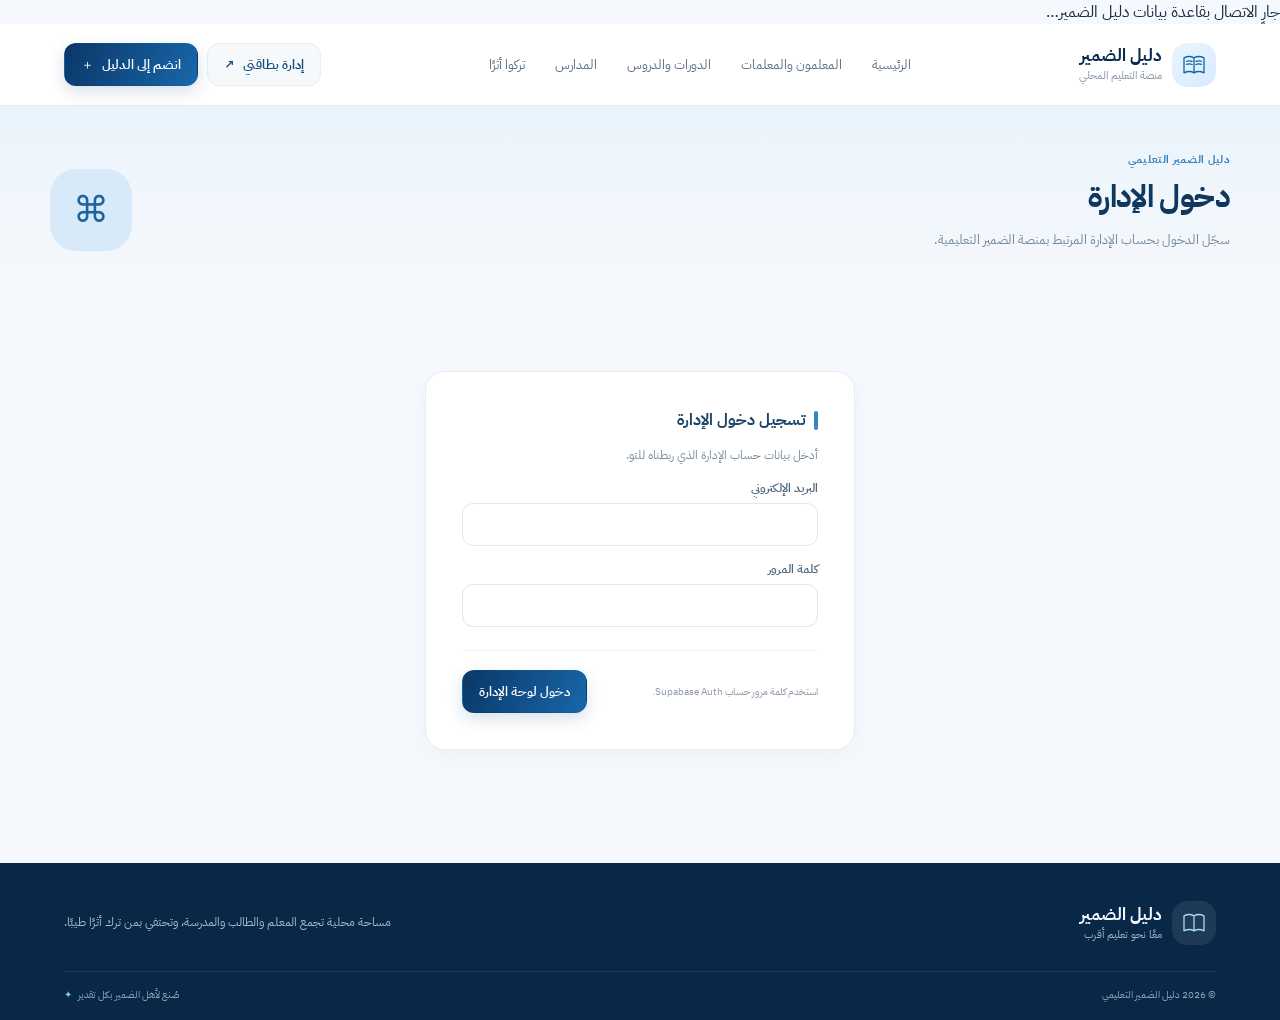
==== commit d238f903: "Validate Syrian phone numbers on teacher applications" ====
--- a/admin.html
+++ b/admin.html
@@ -37,7 +37,6 @@
       <div class="footer-main">
         <a class="brand brand-footer" href="#home" data-view="home"><span class="brand-mark" aria-hidden="true"><svg viewBox="0 0 48 48"><path d="M8 12.5c5.7-2.8 11.1-2.8 16 0v24c-4.9-2.8-10.3-2.8-16 0v-24Zm32 0c-5.7-2.8-11.1-2.8-16 0v24c4.9-2.8 10.3-2.8 16 0v-24Z"/></svg></span><span class="brand-copy"><strong>دليل الضمير</strong><small>معًا نحو تعليم أقرب</small></span></a>
         <p>مساحة محلية تجمع المعلم والطالب والمدرسة، وتحتفي بمن ترك أثرًا طيبًا.</p>
-        <button class="footer-admin" data-view="admin">لوحة الإدارة</button>
       </div>
       <div class="footer-bottom"><span>© <span id="year"></span> دليل الضمير التعليمي</span><span>صُنع لأهل الضمير بكل تقدير <b>✦</b></span></div>
     </footer>
--- a/styles.css
+++ b/styles.css
@@ -1,17 +1,17 @@
 @import url('https://fonts.googleapis.com/css2?family=IBM+Plex+Sans+Arabic:wght@400;500;600;700&family=Readex+Pro:wght@400;500;600;700&display=swap');
 
 :root{--navy:#09294f;--navy-2:#0d3768;--blue:#1763a9;--blue-2:#3687cb;--sky:#e8f4ff;--ink:#182c42;--muted:#718198;--line:#e4ebf2;--paper:#fff;--bg:#f5f8fc;--teal:#2c9a94;--gold:#c39243;--shadow:0 14px 38px rgba(20,52,86,.09);--radius:20px;font-family:'IBM Plex Sans Arabic','Readex Pro',Tahoma,sans-serif;color:var(--ink);font-synthesis:none;text-rendering:optimizeLegibility}
-*{box-sizing:border-box}html{scroll-behavior:smooth}body{margin:0;background:var(--bg);min-width:320px}button,input,select,textarea{font:inherit}button{cursor:pointer}a{color:inherit;text-decoration:none}.demo-banner{background:#fff7e7;color:#76591d;text-align:center;padding:7px 16px;font-size:12px;border-bottom:1px solid #f0dfb9}.demo-dot{display:inline-block;width:7px;height:7px;border-radius:50%;background:#d69c32;margin-left:7px}.site-header{height:82px;padding:0 clamp(18px,5vw,78px);display:flex;align-items:center;justify-content:space-between;background:#fff;border-bottom:1px solid rgba(218,229,239,.75);position:sticky;top:0;z-index:20}.brand{display:flex;align-items:center;gap:10px;min-width:max-content}.brand-mark{width:44px;height:44px;border-radius:15px;background:linear-gradient(145deg,#e9f5ff,#d8eaff);display:grid;place-items:center}.brand-mark svg{width:30px;height:30px;fill:none;stroke:#1264a5;stroke-width:2.1;stroke-linecap:round;stroke-linejoin:round}.brand-copy{display:flex;flex-direction:column;line-height:1.3}.brand-copy strong{font-size:17px;color:var(--navy);font-weight:700}.brand-copy small{font-size:11px;color:#8a98a9;margin-top:2px}.main-nav{display:flex;align-items:center;gap:4px}.nav-link{border:0;background:transparent;padding:12px 13px;color:#5f7186;border-radius:12px;font-size:13px;white-space:nowrap;transition:.2s}.nav-link:hover,.nav-link.active{background:#edf5fd;color:#145b99}.header-actions{display:flex;align-items:center;gap:9px}.btn{border:1px solid transparent;border-radius:12px;padding:11px 16px;font-size:13px;font-weight:600;display:inline-flex;align-items:center;justify-content:center;gap:8px;transition:transform .18s,box-shadow .18s,background .18s;white-space:nowrap}.btn:hover{transform:translateY(-1px)}.btn-primary{background:linear-gradient(115deg,#0b3768,#1767aa);color:#fff;box-shadow:0 6px 16px rgba(14,70,122,.16)}.btn-primary:hover{box-shadow:0 9px 20px rgba(14,70,122,.22)}.btn-quiet{background:#f6f9fc;border-color:#e5edf5;color:#174c7a}.btn-outline{background:#fff;border-color:#d8e4ef;color:#245b88}.btn-danger{background:#fff0f0;color:#a94343;border-color:#f4d5d5}.btn-small{padding:8px 11px;font-size:12px;border-radius:10px}.mobile-menu{display:none;border:1px solid var(--line);background:white;border-radius:10px;width:42px;height:40px;color:var(--navy);font-size:18px}
+*{box-sizing:border-box}html{scroll-behavior:smooth}body{margin:0;background:var(--bg);min-width:320px}button,input,select,textarea{font:inherit}button{cursor:pointer}a{color:inherit;text-decoration:none}.site-header{height:82px;padding:0 clamp(18px,5vw,78px);display:flex;align-items:center;justify-content:space-between;background:#fff;border-bottom:1px solid rgba(218,229,239,.75);position:sticky;top:0;z-index:20}.brand{display:flex;align-items:center;gap:10px;min-width:max-content}.brand-mark{width:44px;height:44px;border-radius:15px;background:linear-gradient(145deg,#e9f5ff,#d8eaff);display:grid;place-items:center}.brand-mark svg{width:30px;height:30px;fill:none;stroke:#1264a5;stroke-width:2.1;stroke-linecap:round;stroke-linejoin:round}.brand-copy{display:flex;flex-direction:column;line-height:1.3}.brand-copy strong{font-size:17px;color:var(--navy);font-weight:700}.brand-copy small{font-size:11px;color:#8a98a9;margin-top:2px}.main-nav{display:flex;align-items:center;gap:4px}.nav-link{border:0;background:transparent;padding:12px 13px;color:#5f7186;border-radius:12px;font-size:13px;white-space:nowrap;transition:.2s}.nav-link:hover,.nav-link.active{background:#edf5fd;color:#145b99}.header-actions{display:flex;align-items:center;gap:9px}.btn{border:1px solid transparent;border-radius:12px;padding:11px 16px;font-size:13px;font-weight:600;display:inline-flex;align-items:center;justify-content:center;gap:8px;transition:transform .18s,box-shadow .18s,background .18s;white-space:nowrap}.btn:hover{transform:translateY(-1px)}.btn-primary{background:linear-gradient(115deg,#0b3768,#1767aa);color:#fff;box-shadow:0 6px 16px rgba(14,70,122,.16)}.btn-primary:hover{box-shadow:0 9px 20px rgba(14,70,122,.22)}.btn-quiet{background:#f6f9fc;border-color:#e5edf5;color:#174c7a}.btn-outline{background:#fff;border-color:#d8e4ef;color:#245b88}.btn-danger{background:#fff0f0;color:#a94343;border-color:#f4d5d5}.btn-small{padding:8px 11px;font-size:12px;border-radius:10px}.mobile-menu{display:none;border:1px solid var(--line);background:white;border-radius:10px;width:42px;height:40px;color:var(--navy);font-size:18px}
 #app{min-height:60vh}.container{width:min(1180px,calc(100% - 40px));margin:auto}.hero-wrap{background:linear-gradient(180deg,#f4f8fc 0%,#f7faff 100%);padding:34px 0 48px}.hero{position:relative;overflow:hidden;border-radius:32px;min-height:376px;background:linear-gradient(118deg,#08264b 0%,#0c3d73 55%,#14649c 100%);display:grid;grid-template-columns:1.15fr .85fr;color:white;padding:52px clamp(26px,6vw,78px);box-shadow:0 22px 50px rgba(9,41,79,.17)}.hero:before,.hero:after{content:"";position:absolute;border:1px solid rgba(255,255,255,.13);border-radius:50%;pointer-events:none}.hero:before{width:450px;height:450px;left:-90px;top:-225px}.hero:after{width:340px;height:340px;left:65px;bottom:-255px}.hero-content{position:relative;z-index:2;align-self:center;max-width:625px}.eyebrow{font-size:12px;letter-spacing:.02em;color:#add9ff;display:flex;align-items:center;gap:9px}.eyebrow:before{content:"";height:1px;width:23px;background:#6eb7ed}.hero h1{font-family:'Readex Pro','IBM Plex Sans Arabic',sans-serif;font-size:clamp(29px,4vw,47px);line-height:1.42;margin:15px 0 10px;max-width:590px;font-weight:600;letter-spacing:-.04em}.hero h1 em{font-style:normal;color:#89c9fa}.hero-desc{font-size:15px;line-height:1.9;color:#d7eaff;max-width:520px;margin:0 0 27px}.hero-actions{display:flex;gap:10px;flex-wrap:wrap}.hero .btn-white{background:#fff;color:#104374}.btn-glass{background:rgba(255,255,255,.11);color:#fff;border-color:rgba(255,255,255,.26);backdrop-filter:blur(8px)}.hero-art{position:relative;display:grid;place-items:center;min-height:250px}.hero-orb{width:min(300px,25vw);aspect-ratio:1;border-radius:50%;background:radial-gradient(circle at 34% 30%,rgba(157,215,255,.56),rgba(49,139,205,.18) 50%,rgba(9,41,79,.03) 72%);border:1px solid rgba(200,235,255,.25);display:grid;place-items:center;box-shadow:inset 0 0 45px rgba(196,233,255,.18),0 0 55px rgba(63,157,219,.12);position:relative}.book-art{width:178px;height:146px;position:relative;transform:rotate(-7deg)}.book-page{position:absolute;bottom:13px;width:89px;height:110px;background:linear-gradient(155deg,#f9fcff,#cde8fa);border:2px solid rgba(255,255,255,.88);box-shadow:0 14px 22px #05264c55}.book-page.left{right:50%;transform:skewY(8deg);border-radius:10px 2px 3px 12px}.book-page.right{left:50%;transform:skewY(-8deg);border-radius:2px 10px 12px 3px}.book-spine{position:absolute;bottom:13px;right:calc(50% - 2px);height:112px;width:5px;background:#62ace4;z-index:2}.book-lines{position:absolute;inset:20px 13px 0;border-top:2px solid #9dc8e8;opacity:.8}.book-lines:after,.book-lines:before{content:"";position:absolute;right:0;top:14px;width:45px;height:2px;background:#9dc8e8;box-shadow:0 12px #9dc8e8,0 24px #9dc8e8}.book-lines:before{top:4px}.hero-star{position:absolute;color:#c1e9ff;font-size:19px}.hero-star.s1{top:20px;left:24px}.hero-star.s2{right:30px;bottom:34px;font-size:25px}.slide-controls{display:flex;align-items:center;gap:7px;margin-top:28px}.slide-dot{width:7px;height:7px;padding:0;border:0;border-radius:20px;background:#ffffff66;transition:.25s}.slide-dot.active{width:25px;background:#fff}.slide-arrow{border:1px solid #ffffff55;background:#ffffff11;color:#fff;border-radius:50%;width:31px;height:31px;margin-right:5px}.hero-slide{animation:fadeup .35s ease}@keyframes fadeup{from{opacity:.5;transform:translateY(8px)}to{opacity:1;transform:none}}
 .search-panel{position:relative;margin:-27px auto 0;z-index:3;width:min(1020px,calc(100% - 70px));background:#fff;border:1px solid #e7edf4;border-radius:18px;padding:16px;display:grid;grid-template-columns:1.15fr .72fr .72fr auto;gap:10px;box-shadow:0 16px 40px rgba(20,53,83,.12)}.search-field{display:flex;align-items:center;gap:9px;padding:0 12px;border:1px solid #e2e9f0;border-radius:12px;background:#fff;min-height:48px;min-width:0}.search-field .field-icon{font-size:17px;color:#8ca1b8}.search-field input,.search-field select{border:0;outline:0;min-width:0;width:100%;background:transparent;color:#263e57;font-size:13px}.search-field select{cursor:pointer}.search-panel .btn{min-height:48px}.stats-row{display:grid;grid-template-columns:repeat(4,1fr);gap:13px;margin:27px auto 0;width:min(1020px,calc(100% - 70px))}.stat-card{display:flex;align-items:center;gap:13px;background:#fff;border:1px solid #ebf0f5;border-radius:15px;padding:15px 17px}.stat-icon{width:41px;height:41px;border-radius:13px;display:grid;place-items:center;background:#edf6ff;color:#236ba5;font-size:19px}.stat-icon.teal{background:#e9f7f5;color:#26938b}.stat-icon.gold{background:#fbf4e8;color:#b7873b}.stat-card strong{display:block;font-size:19px;color:#143b62;line-height:1.3}.stat-card span:last-child{font-size:11px;color:#8492a3}
-.section{padding:53px 0}.section-white{background:#fff}.section-head{display:flex;align-items:end;justify-content:space-between;gap:16px;margin-bottom:23px}.section-kicker{font-size:11px;color:#3480b9;font-weight:700;margin-bottom:5px;letter-spacing:.03em}.section-head h2{font-size:24px;color:#12375d;margin:0;font-weight:700}.section-head p{font-size:13px;color:var(--muted);margin:7px 0 0}.text-link{border:0;background:transparent;color:#1f6a9f;font-size:13px;font-weight:700;padding:10px 0;white-space:nowrap}.text-link:hover{color:#0a3c69}.quick-grid{display:grid;grid-template-columns:repeat(3,1fr);gap:16px}.quick-card{background:#fff;border:1px solid #e7edf4;border-radius:20px;padding:21px 22px;display:flex;align-items:center;gap:17px;min-height:115px;transition:.2s;cursor:pointer}.quick-card:hover,.teacher-card:hover,.listing-card:hover,.school-card:hover{transform:translateY(-3px);box-shadow:var(--shadow)}.quick-icon{width:54px;height:54px;border-radius:17px;display:grid;place-items:center;background:linear-gradient(145deg,#e5f3ff,#f1f8ff);color:#1b6ca8;font-size:25px}.quick-card:nth-child(2) .quick-icon{background:#eaf7f5;color:#2f938a}.quick-card:nth-child(3) .quick-icon{background:#faf1e5;color:#b38745}.quick-card h3{margin:0;color:#173d63;font-size:16px}.quick-card p{margin:5px 0 0;font-size:12px;color:#8190a2;line-height:1.7}.quick-arrow{margin-right:auto;font-size:19px;color:#9eb0c1}.teacher-grid,.listing-grid,.school-grid,.memorial-grid{display:grid;grid-template-columns:repeat(3,minmax(0,1fr));gap:16px}.teacher-card,.listing-card,.school-card,.memorial-card{background:#fff;border:1px solid #e7edf4;border-radius:20px;overflow:hidden;transition:.22s;position:relative}.teacher-card{padding:18px}.teacher-top{display:flex;align-items:flex-start;gap:13px}.avatar{width:67px;height:67px;flex:0 0 67px;border-radius:20px;display:grid;place-items:center;background:linear-gradient(145deg,#d9efff,#f0f8ff);color:#1a6198;font-size:22px;font-weight:700;position:relative;overflow:hidden}.avatar img,.memorial-photo img{width:100%;height:100%;object-fit:cover;position:absolute;inset:0}.avatar-female{background:linear-gradient(145deg,#f7e5ef,#fff5f9);color:#9d5677}.teacher-name{font-size:16px;font-weight:700;color:#173957;margin:2px 0 4px}.teacher-subject{font-size:12px;color:#71839a}.teacher-meta{display:flex;gap:7px;flex-wrap:wrap;margin-top:12px}.tag{font-size:10px;padding:5px 9px;border-radius:999px;background:#eff6fc;color:#3d6b91}.tag.retired{background:#fff4e1;color:#9c702c}.tag.gender{background:#f1f1fb;color:#6767a1}.teacher-bio{font-size:12px;line-height:1.9;color:#74849a;margin:13px 0 12px;min-height:45px}.card-bottom{border-top:1px solid #edf1f5;padding-top:12px;display:flex;align-items:center;justify-content:space-between;gap:8px}.teacher-exp{font-size:11px;color:#8090a2}.teacher-actions{display:flex;gap:6px}.icon-btn{width:34px;height:34px;border:1px solid #e2ebf3;background:#f9fcff;color:#286795;border-radius:11px;font-size:15px;display:grid;place-items:center}.icon-btn:hover{background:#eaf4fc}.badge-sample{position:absolute;top:15px;left:16px;font-size:9px;background:#f4f6f9;color:#778597;padding:4px 7px;border-radius:7px}.listing-card{padding:0}.listing-cover{height:120px;padding:17px;display:flex;align-items:flex-end;background:linear-gradient(130deg,#c3e5fa,#f0f8ff);position:relative;overflow:hidden}.listing-cover:before,.listing-cover:after{content:"";position:absolute;border:1px solid #ffffffab;border-radius:50%}.listing-cover:before{width:190px;height:190px;left:-54px;top:-104px}.listing-cover:after{width:110px;height:110px;left:50px;top:-60px}.listing-cover.teal-cover{background:linear-gradient(130deg,#bde8de,#eef9f6)}.listing-cover.gold-cover{background:linear-gradient(130deg,#f4e3bd,#fcf7ec)}.listing-cover .tag{position:relative;z-index:1;background:#ffffffc9;color:#336586}.listing-content{padding:16px}.listing-content h3{font-size:15px;margin:0;color:#173b5d}.listing-teacher{font-size:11px;color:#8191a1;margin:5px 0 10px}.listing-content p{margin:0 0 14px;color:#73849a;font-size:12px;line-height:1.8;min-height:42px}.listing-footer{display:flex;align-items:center;justify-content:space-between;border-top:1px solid #edf1f5;padding-top:11px;font-size:11px;color:#8191a1}.listing-price{font-weight:700;color:#28648e}.school-card{padding:19px}.school-mark{width:51px;height:51px;border-radius:16px;display:grid;place-items:center;background:#eaf4fc;color:#2c70a2;font-size:23px;margin-bottom:14px}.school-card h3{margin:0;font-size:16px;color:#173b5d}.school-type{color:#8492a2;font-size:11px;margin-top:4px}.school-address{font-size:12px;color:#71839a;line-height:1.8;margin:12px 0 14px;min-height:43px}.school-footer{display:flex;align-items:center;justify-content:space-between;border-top:1px solid #edf1f5;padding-top:12px}.school-footer span{font-size:11px;color:#8191a1}.memorial-card{padding-bottom:17px;border-color:#e8e8e8}.memorial-photo{height:auto;aspect-ratio:4/5;background:linear-gradient(145deg,#293441,#111923);position:relative;overflow:hidden;display:grid;place-items:center;color:#d7dde3}.memorial-photo:after{content:"";position:absolute;inset:0;background:linear-gradient(0deg,rgba(4,11,18,.52),transparent 65%)}.memorial-monogram{font-size:48px;font-weight:700;opacity:.7}.mourning-ribbon{position:absolute;z-index:2;top:15px;right:-38px;transform:rotate(36deg);background:#111820;color:#fff;width:145px;text-align:center;padding:6px 0;font-size:10px;letter-spacing:.04em;box-shadow:0 3px 10px #0005}.memorial-copy{padding:15px 17px 0}.memorial-copy h3{margin:0;color:#293846;font-size:16px}.memorial-copy p{font-size:12px;line-height:1.9;color:#7a8791;margin:7px 0 0}.impact-strip{margin-top:24px;background:linear-gradient(110deg,#f3f7fb,#edf5fb);border:1px solid #e4edf4;border-radius:19px;padding:19px 22px;display:flex;align-items:center;justify-content:space-between;gap:14px}.impact-strip strong{color:#234e73;font-size:14px}.impact-strip span{display:block;color:#8595a5;font-size:12px;margin-top:3px}.impact-mark{font-size:25px;color:#7197b3}
+.section{padding:53px 0}.section-white{background:#fff}.section-head{display:flex;align-items:end;justify-content:space-between;gap:16px;margin-bottom:23px}.section-kicker{font-size:11px;color:#3480b9;font-weight:700;margin-bottom:5px;letter-spacing:.03em}.section-head h2{font-size:24px;color:#12375d;margin:0;font-weight:700}.section-head p{font-size:13px;color:var(--muted);margin:7px 0 0}.text-link{border:0;background:transparent;color:#1f6a9f;font-size:13px;font-weight:700;padding:10px 0;white-space:nowrap}.text-link:hover{color:#0a3c69}.quick-grid{display:grid;grid-template-columns:repeat(3,1fr);gap:16px}.quick-card{background:#fff;border:1px solid #e7edf4;border-radius:20px;padding:21px 22px;display:flex;align-items:center;gap:17px;min-height:115px;transition:.2s;cursor:pointer}.quick-card:hover,.teacher-card:hover,.listing-card:hover,.school-card:hover{transform:translateY(-3px);box-shadow:var(--shadow)}.quick-icon{width:54px;height:54px;border-radius:17px;display:grid;place-items:center;background:linear-gradient(145deg,#e5f3ff,#f1f8ff);color:#1b6ca8;font-size:25px}.quick-card:nth-child(2) .quick-icon{background:#eaf7f5;color:#2f938a}.quick-card:nth-child(3) .quick-icon{background:#faf1e5;color:#b38745}.quick-card h3{margin:0;color:#173d63;font-size:16px}.quick-card p{margin:5px 0 0;font-size:12px;color:#8190a2;line-height:1.7}.quick-arrow{margin-right:auto;font-size:19px;color:#9eb0c1}.teacher-grid,.listing-grid,.school-grid,.memorial-grid{display:grid;grid-template-columns:repeat(3,minmax(0,1fr));gap:16px}.teacher-card,.listing-card,.school-card,.memorial-card{background:#fff;border:1px solid #e7edf4;border-radius:20px;overflow:hidden;transition:.22s;position:relative}.teacher-card{padding:18px}.teacher-top{display:flex;align-items:flex-start;gap:13px}.avatar{width:67px;height:67px;flex:0 0 67px;border-radius:20px;display:grid;place-items:center;background:linear-gradient(145deg,#d9efff,#f0f8ff);color:#1a6198;font-size:22px;font-weight:700;position:relative;overflow:hidden}.avatar img,.memorial-photo img{width:100%;height:100%;object-fit:cover;position:absolute;inset:0}.avatar-female{background:linear-gradient(145deg,#f7e5ef,#fff5f9);color:#9d5677}.teacher-name{font-size:16px;font-weight:700;color:#173957;margin:2px 0 4px}.teacher-subject{font-size:12px;color:#71839a}.teacher-meta{display:flex;gap:7px;flex-wrap:wrap;margin-top:12px}.tag{font-size:10px;padding:5px 9px;border-radius:999px;background:#eff6fc;color:#3d6b91}.tag.retired{background:#fff4e1;color:#9c702c}.tag.gender{background:#f1f1fb;color:#6767a1}.teacher-bio{font-size:12px;line-height:1.9;color:#74849a;margin:13px 0 12px;min-height:45px}.card-bottom{border-top:1px solid #edf1f5;padding-top:12px;display:flex;align-items:center;justify-content:space-between;gap:8px}.teacher-exp{font-size:11px;color:#8090a2}.teacher-actions{display:flex;gap:6px}.icon-btn{width:34px;height:34px;border:1px solid #e2ebf3;background:#f9fcff;color:#286795;border-radius:11px;font-size:15px;display:grid;place-items:center}.icon-btn:hover{background:#eaf4fc}.badge-sample{position:absolute;top:15px;left:16px;font-size:9px;background:#f4f6f9;color:#778597;padding:4px 7px;border-radius:7px}.listing-card{padding:0}.listing-cover{height:120px;padding:17px;display:flex;align-items:flex-end;background:linear-gradient(130deg,#c3e5fa,#f0f8ff);position:relative;overflow:hidden}.listing-cover:before,.listing-cover:after{content:"";position:absolute;border:1px solid #ffffffab;border-radius:50%}.listing-cover:before{width:190px;height:190px;left:-54px;top:-104px}.listing-cover:after{width:110px;height:110px;left:50px;top:-60px}.listing-cover.teal-cover{background:linear-gradient(130deg,#bde8de,#eef9f6)}.listing-cover.course-cover{background:linear-gradient(130deg,#dcecf8,#eaf6f4)}.listing-cover .tag{position:relative;z-index:1;background:#ffffffc9;color:#336586}.listing-content{padding:16px}.listing-content h3{font-size:15px;margin:0;color:#173b5d}.listing-teacher{font-size:11px;color:#8191a1;margin:5px 0 10px}.listing-content p{margin:0 0 14px;color:#73849a;font-size:12px;line-height:1.8;min-height:42px}.listing-footer{display:flex;align-items:center;justify-content:space-between;border-top:1px solid #edf1f5;padding-top:11px;font-size:11px;color:#8191a1}.listing-price{font-weight:700;color:#28648e}.school-card{padding:19px}.school-mark{width:51px;height:51px;border-radius:16px;display:grid;place-items:center;background:#eaf4fc;color:#2c70a2;font-size:23px;margin-bottom:14px}.school-card h3{margin:0;font-size:16px;color:#173b5d}.school-type{color:#8492a2;font-size:11px;margin-top:4px}.school-address{font-size:12px;color:#71839a;line-height:1.8;margin:12px 0 14px;min-height:43px}.school-footer{display:flex;align-items:center;justify-content:space-between;border-top:1px solid #edf1f5;padding-top:12px}.school-footer span{font-size:11px;color:#8191a1}.memorial-card{padding-bottom:17px;border-color:#e8e8e8}.memorial-photo{height:auto;aspect-ratio:4/5;background:linear-gradient(145deg,#293441,#111923);position:relative;overflow:hidden;display:grid;place-items:center;color:#d7dde3}.memorial-photo:after{content:"";position:absolute;inset:0;background:linear-gradient(0deg,rgba(4,11,18,.52),transparent 65%)}.memorial-monogram{font-size:48px;font-weight:700;opacity:.7}.mourning-ribbon{position:absolute;z-index:2;top:15px;right:-38px;transform:rotate(36deg);background:#111820;color:#fff;width:145px;text-align:center;padding:6px 0;font-size:10px;letter-spacing:.04em;box-shadow:0 3px 10px #0005}.memorial-copy{padding:15px 17px 0}.memorial-copy h3{margin:0;color:#293846;font-size:16px}.memorial-copy p{font-size:12px;line-height:1.9;color:#7a8791;margin:7px 0 0}.impact-strip{margin-top:24px;background:linear-gradient(110deg,#f3f7fb,#edf5fb);border:1px solid #e4edf4;border-radius:19px;padding:19px 22px;display:flex;align-items:center;justify-content:space-between;gap:14px}.impact-strip strong{color:#234e73;font-size:14px}.impact-strip span{display:block;color:#8595a5;font-size:12px;margin-top:3px}.impact-mark{font-size:25px;color:#7197b3}
 .page-hero{padding:45px 0 27px;background:linear-gradient(180deg,#eaf4fc,#f5f8fc)}.page-hero-inner{display:flex;align-items:end;justify-content:space-between;gap:24px}.page-hero h1{font-size:31px;color:#10385f;margin:0;letter-spacing:-.02em}.page-hero p{color:#75889d;font-size:13px;margin:8px 0 0;line-height:1.8}.page-hero .page-hero-icon{width:82px;height:82px;border-radius:26px;display:grid;place-items:center;background:#d8eaf9;color:#1d649d;font-size:36px}.toolbar{background:#fff;border:1px solid #e6edf4;border-radius:16px;padding:13px;display:flex;gap:9px;align-items:center;margin:22px 0 18px;flex-wrap:wrap}.toolbar .search-field{flex:1;min-width:220px}.toolbar select{min-width:155px}.result-count{font-size:12px;color:#73869b;margin-bottom:16px}.count-pills{display:flex;gap:7px;flex-wrap:wrap;margin:14px 0 18px}.count-pill{border:1px solid #e2eaf1;background:#fff;border-radius:999px;padding:7px 12px;color:#627991;font-size:11px}.count-pill b{color:#204f78;margin-right:4px}.count-pill.active{border-color:#a8cce8;background:#eff7fd;color:#1e6192}.pagination-row{display:flex;justify-content:center;padding:26px 0 8px}.empty-state{background:#fff;border:1px dashed #d8e4ee;border-radius:18px;padding:52px 20px;text-align:center;color:#7c8ea0}.empty-icon{font-size:33px;margin-bottom:12px}.empty-state h3{margin:0 0 7px;color:#244a6c;font-size:17px}.empty-state p{margin:0;font-size:13px;line-height:1.8}
 .form-layout{display:grid;grid-template-columns:minmax(0,1fr) 310px;gap:22px;padding:30px 0 56px}.form-card,.side-card,.panel-card{background:#fff;border:1px solid #e5edf4;border-radius:20px;box-shadow:0 6px 20px rgba(20,52,86,.035)}.form-card{padding:clamp(20px,4vw,36px)}.side-card{padding:23px;height:max-content;position:sticky;top:104px}.form-choice{display:grid;grid-template-columns:1fr 1fr;gap:10px;margin-bottom:23px}.choice-card{border:1px solid #e1eaf2;border-radius:15px;padding:14px;cursor:pointer;display:flex;align-items:center;gap:11px;background:white}.choice-card.selected{border-color:#5d9cca;background:#f1f8fe;box-shadow:0 0 0 2px #e4f2fd}.choice-card .choice-emoji{width:38px;height:38px;background:#e8f4fd;border-radius:12px;display:grid;place-items:center;font-size:19px}.choice-card strong{font-size:13px;color:#204668;display:block}.choice-card small{font-size:10px;color:#8a9aab;display:block;margin-top:3px}.form-section-title{font-size:16px;color:#1e466a;margin:22px 0 13px;display:flex;align-items:center;gap:8px}.form-section-title:before{content:"";width:4px;height:19px;background:#3488c0;border-radius:4px}.form-grid{display:grid;grid-template-columns:1fr 1fr;gap:14px}.field{display:flex;flex-direction:column;gap:6px}.field.full{grid-column:1/-1}.field label{font-size:12px;color:#506a83;font-weight:600}.field .hint{font-size:10px;color:#9aa7b4;font-weight:400}.field input,.field select,.field textarea{width:100%;padding:11px 12px;border-radius:11px;border:1px solid #dfe8f0;outline:0;color:#284760;background:#fff;font-size:13px;transition:border .2s,box-shadow .2s}.field input:focus,.field select:focus,.field textarea:focus{border-color:#6aa4ce;box-shadow:0 0 0 3px #e7f4fc}.field textarea{min-height:96px;resize:vertical;line-height:1.7}.checkbox-grid{display:flex;flex-wrap:wrap;gap:7px}.check-chip{position:relative}.check-chip input{position:absolute;opacity:0;width:1px;height:1px}.check-chip span{display:block;border:1px solid #e1e9f0;border-radius:999px;padding:7px 12px;color:#637990;background:#fff;font-size:11px;cursor:pointer}.check-chip input:checked+span{border-color:#74abd0;background:#eaf5fd;color:#1c6292}.upload-box{border:1px dashed #b9ccdb;border-radius:14px;background:#f9fcfe;padding:18px;display:flex;align-items:center;gap:13px;cursor:pointer}.upload-box .upload-symbol{font-size:24px;color:#4384b2}.upload-box strong{font-size:12px;color:#476b89;display:block}.upload-box small{font-size:10px;color:#90a0af;display:block;margin-top:3px}.upload-box input{display:none}.upload-preview{width:60px;height:60px;object-fit:cover;border-radius:14px}.form-footer{border-top:1px solid #edf1f4;margin-top:23px;padding-top:19px;display:flex;align-items:center;justify-content:space-between;gap:10px}.consent{font-size:10px;color:#8b99a8;line-height:1.7}.side-card h3{font-size:15px;color:#204566;margin:0 0 11px}.side-card p{font-size:12px;color:#75889a;line-height:1.9;margin:0}.side-list{list-style:none;padding:0;margin:17px 0 0}.side-list li{font-size:11px;color:#61768b;padding:9px 0;border-top:1px solid #edf1f4;display:flex;gap:8px;line-height:1.7}.side-list li:before{content:"✓";color:#3a9b8b;font-weight:700}.warning-note{padding:11px 12px;background:#fff8e9;color:#806629;border-radius:12px;font-size:11px;line-height:1.7;margin-top:17px}.code-display{background:#0d3155;color:#fff;border-radius:16px;padding:19px;margin:18px 0;text-align:center}.code-display small{display:block;color:#b8d6ef;font-size:11px}.code-display strong{display:block;font-size:31px;letter-spacing:.2em;margin:5px 0;font-family:monospace}.notice-success{background:#eaf8f4;border:1px solid #ccebe1;color:#276f60;border-radius:14px;padding:15px;font-size:13px;line-height:1.8;margin-top:18px}.notice-error{background:#fff0f0;border:1px solid #f1d4d4;color:#9d4141;border-radius:12px;padding:12px;font-size:12px;line-height:1.7;margin:12px 0}
 .dashboard-layout{padding:29px 0 60px;display:grid;grid-template-columns:230px minmax(0,1fr);gap:20px}.dashboard-nav{background:#fff;border:1px solid #e5edf4;border-radius:18px;padding:13px;height:max-content;position:sticky;top:104px}.dashboard-nav button{border:0;width:100%;background:transparent;text-align:right;padding:12px;border-radius:11px;color:#6c7e92;font-size:12px}.dashboard-nav button.active,.dashboard-nav button:hover{background:#edf6fd;color:#1b6296}.dashboard-main{min-width:0}.dash-heading{display:flex;align-items:center;justify-content:space-between;gap:12px;margin:0 0 17px}.dash-heading h2{font-size:22px;color:#173e61;margin:0}.dash-heading p{font-size:12px;color:#8392a2;margin:5px 0 0}.dashboard-cards{display:grid;grid-template-columns:repeat(3,1fr);gap:12px;margin:17px 0}.dash-stat{background:#fff;border:1px solid #e5edf4;border-radius:15px;padding:16px}.dash-stat span{font-size:11px;color:#8090a1}.dash-stat strong{display:block;font-size:23px;color:#1c4d77;margin-top:5px}.request-card{background:#fff;border:1px solid #e4ecf3;border-radius:16px;padding:17px;margin-bottom:11px}.request-top{display:flex;align-items:flex-start;justify-content:space-between;gap:10px}.request-top h3{font-size:15px;color:#1e4667;margin:0}.request-date{font-size:10px;color:#92a0ad}.status-pill{font-size:10px;border-radius:999px;padding:5px 9px;background:#fff4e1;color:#986e2f;white-space:nowrap}.status-pill.approved{background:#eaf8f2;color:#34816b}.status-pill.rejected{background:#fff0f0;color:#a14d4d}.status-pill.needs_changes{background:#edf5ff;color:#4076a6}.request-details{display:flex;flex-wrap:wrap;gap:7px;margin:11px 0}.request-actions{display:flex;gap:7px;flex-wrap:wrap}.review-box{width:100%;border:1px solid #e1e9f0;border-radius:10px;padding:10px;margin:10px 0;font-size:12px;min-height:66px;resize:vertical}.admin-tabs{display:flex;gap:6px;border-bottom:1px solid #e6edf3;margin-bottom:16px;overflow-x:auto}.admin-tab{border:0;background:transparent;padding:11px 12px;color:#7b8d9e;font-size:12px;white-space:nowrap;border-bottom:2px solid transparent}.admin-tab.active{color:#205b89;border-color:#3184b8}.school-admin-row{display:grid;grid-template-columns:1fr auto;gap:12px;align-items:center;background:#fff;border:1px solid #e7edf3;border-radius:13px;padding:12px;margin:8px 0}.school-admin-row strong{font-size:13px;color:#214767}.school-admin-row small{display:block;color:#8191a0;font-size:10px;margin-top:3px}.login-card{max-width:430px;margin:40px auto 60px}.login-card h2{margin-top:0}.dashboard-lock{padding:15px;background:#f3f8fc;border-radius:12px;font-size:11px;color:#75889b;line-height:1.8;margin-top:15px}.manage-hero{background:linear-gradient(115deg,#0b2c54,#155e93);color:white;border-radius:20px;padding:22px 25px;margin-bottom:17px}.manage-hero h2{margin:0 0 5px;font-size:21px}.manage-hero p{margin:0;color:#d0e5f7;font-size:12px}.listing-manage-row{display:grid;grid-template-columns:1fr auto;gap:12px;padding:13px 0;border-bottom:1px solid #edf1f5;align-items:center}.listing-manage-row:last-child{border-bottom:0}.listing-manage-row strong{display:block;font-size:13px;color:#264c6b}.listing-manage-row small{font-size:10px;color:#8998a6}.small-actions{display:flex;gap:6px;flex-wrap:wrap;justify-content:flex-end}
 .site-footer{background:#092747;color:#d2e2ef;padding:38px clamp(20px,5vw,76px) 18px}.footer-main{display:flex;align-items:center;justify-content:space-between;gap:25px;padding-bottom:26px}.brand-footer .brand-mark{background:#ffffff16}.brand-footer .brand-mark svg{stroke:#a9d6f4}.brand-footer .brand-copy strong{color:#f0f7fd}.brand-footer .brand-copy small{color:#9fb5c8}.footer-main p{font-size:12px;color:#a8bdce;margin:0;max-width:440px;line-height:1.8}.footer-admin{border:1px solid #ffffff35;background:transparent;color:#bfd1e0;border-radius:10px;padding:8px 12px;font-size:11px}.footer-bottom{border-top:1px solid #ffffff19;padding-top:15px;display:flex;justify-content:space-between;gap:12px;color:#8ea6b9;font-size:10px}.footer-bottom b{color:#7fd1c7;margin-right:4px}
 .modal-backdrop{position:fixed;inset:0;background:rgba(5,20,35,.55);z-index:40;display:grid;place-items:center;padding:20px;backdrop-filter:blur(4px)}.modal{background:white;border-radius:22px;width:min(620px,100%);max-height:90vh;overflow:auto;box-shadow:0 28px 80px #061b3055;position:relative;padding:26px}.modal-close{position:absolute;top:14px;left:14px;border:0;background:#f1f5f8;color:#6f7d8a;border-radius:50%;width:34px;height:34px;font-size:19px}.modal h2{font-size:22px;color:#173e61;margin:4px 0 7px}.modal p{color:#74869a;font-size:13px;line-height:1.9}.modal-head{display:flex;gap:15px;align-items:center;margin:8px 35px 18px 0}.modal-section{border-top:1px solid #edf1f4;margin-top:16px;padding-top:14px}.modal-section h3{font-size:13px;color:#2a5275;margin:0 0 8px}.modal-section p{margin:0}.modal-actions{display:flex;gap:8px;flex-wrap:wrap;margin-top:18px}.toast{position:fixed;z-index:60;bottom:23px;left:50%;transform:translate(-50%,20px);opacity:0;pointer-events:none;background:#123b5c;color:white;border-radius:12px;padding:11px 17px;font-size:12px;box-shadow:0 10px 24px #001a3040;transition:.25s;max-width:calc(100% - 30px)}.toast.show{opacity:1;transform:translate(-50%,0)}.toast.error{background:#8d3737}
 @media(max-width:1100px){.site-header{padding:0 24px}.main-nav{gap:0}.nav-link{padding:10px 9px;font-size:12px}.header-actions .btn-quiet{display:none}.hero{grid-template-columns:1.15fr .75fr}.hero-orb{width:260px}.teacher-grid,.listing-grid,.school-grid,.memorial-grid{grid-template-columns:repeat(2,minmax(0,1fr))}}
-@media(max-width:760px){.site-header{height:69px;padding:0 17px}.brand-mark{width:39px;height:39px;border-radius:13px}.brand-copy strong{font-size:15px}.brand-copy small{font-size:10px}.main-nav{display:none;position:absolute;top:69px;right:0;left:0;background:#fff;border-bottom:1px solid var(--line);padding:9px 16px 15px;box-shadow:0 15px 20px #0d34500c;flex-direction:column;align-items:stretch}.main-nav.open{display:flex}.nav-link{text-align:right}.header-actions{gap:7px}.header-actions .header-manage{display:none}.header-apply{padding:9px 11px;font-size:11px}.mobile-menu{display:block}.container{width:min(100% - 30px,620px)}.hero-wrap{padding:16px 0 35px}.hero{min-height:420px;border-radius:23px;padding:28px 23px;display:block}.hero-content{max-width:100%}.hero h1{font-size:31px;max-width:430px}.hero-desc{font-size:13px}.hero-art{position:absolute;left:-20px;bottom:-36px;opacity:.45;min-height:0;pointer-events:none}.hero-orb{width:210px}.book-art{transform:scale(.75) rotate(-7deg)}.slide-controls{margin-top:22px}.search-panel{width:calc(100% - 28px);grid-template-columns:1fr 1fr;margin-top:-19px;padding:11px;gap:7px}.search-field{min-height:44px;padding:0 9px}.search-panel .search-field:first-child{grid-column:1/-1}.search-panel .btn{grid-column:1/-1;min-height:43px}.stats-row{width:calc(100% - 28px);grid-template-columns:1fr 1fr;gap:7px;margin-top:15px}.stat-card{padding:10px;border-radius:13px;gap:9px}.stat-icon{width:35px;height:35px;border-radius:11px;font-size:16px}.stat-card strong{font-size:16px}.stat-card span:last-child{font-size:10px}.section{padding:39px 0}.section-head h2{font-size:21px}.section-head p{font-size:11px}.quick-grid{grid-template-columns:1fr;gap:9px}.quick-card{min-height:83px;padding:14px;border-radius:16px}.quick-icon{width:45px;height:45px;border-radius:14px}.quick-card h3{font-size:14px}.quick-card p{font-size:11px}.teacher-grid,.listing-grid,.school-grid,.memorial-grid{grid-template-columns:1fr;gap:11px}.teacher-card{padding:15px}.page-hero{padding:31px 0 21px}.page-hero h1{font-size:25px}.page-hero .page-hero-icon{width:62px;height:62px;border-radius:20px;font-size:28px}.toolbar{padding:10px;gap:7px}.toolbar .search-field{flex-basis:100%}.toolbar select{flex:1;min-width:0}.form-layout{grid-template-columns:1fr;padding:20px 0 42px;gap:13px}.side-card{position:static;order:2}.form-card{padding:20px 15px}.form-grid{grid-template-columns:1fr;gap:12px}.field.full{grid-column:auto}.form-choice{grid-template-columns:1fr 1fr;gap:7px}.choice-card{padding:10px;gap:8px}.choice-card strong{font-size:11px}.choice-card small{font-size:9px}.form-footer{align-items:flex-start;flex-direction:column}.form-footer .btn{width:100%}.dashboard-layout{grid-template-columns:1fr;padding:18px 0 40px;gap:12px}.dashboard-nav{position:static;display:flex;overflow-x:auto;padding:7px;gap:3px}.dashboard-nav button{width:auto;white-space:nowrap;padding:9px 11px}.dashboard-cards{gap:7px}.dash-stat{padding:12px}.dash-stat span{font-size:10px}.dash-stat strong{font-size:18px}.dash-heading h2{font-size:19px}.footer-main{align-items:flex-start;flex-direction:column;gap:12px}.footer-main p{font-size:11px}.footer-bottom{font-size:9px}.impact-strip{align-items:flex-start;padding:15px}.modal{padding:21px 17px}.modal h2{font-size:20px}}
+@media(max-width:760px){.site-header{height:69px;padding:0 17px}.brand-mark{width:39px;height:39px;border-radius:13px}.brand-copy strong{font-size:15px}.brand-copy small{font-size:10px}.main-nav{display:none;position:absolute;top:69px;right:0;left:0;background:#fff;border-bottom:1px solid var(--line);padding:9px 16px 15px;box-shadow:0 15px 20px #0d34500c;flex-direction:column;align-items:stretch}.main-nav.open{display:flex}.nav-link{text-align:right}.header-actions{gap:7px}.header-actions .header-manage{display:none}.header-apply{padding:9px 11px;font-size:11px}.mobile-menu{display:block}.container{width:min(100% - 30px,620px)}.hero-wrap{padding:16px 0 35px}.hero{min-height:clamp(260px,38svh,320px);border-radius:23px;padding:clamp(17px,3.5svh,24px) clamp(17px,5vw,23px);display:block}.hero-content{max-width:100%}.hero h1{font-size:clamp(23px,6.4vw,29px);max-width:430px;line-height:1.32;margin:9px 0 7px}.hero-desc{font-size:clamp(10px,2.9vw,12px);line-height:1.6;margin-bottom:13px}.hero-art{position:absolute;left:-20px;bottom:-36px;opacity:.45;min-height:0;pointer-events:none}.hero-orb{width:clamp(135px,44vw,190px)}.book-art{transform:scale(.62) rotate(-7deg)}.slide-controls{margin-top:12px}.search-panel{width:calc(100% - 28px);grid-template-columns:1fr 1fr;margin-top:-19px;padding:11px;gap:7px}.search-field{min-height:44px;padding:0 9px}.search-panel .search-field:first-child{grid-column:1/-1}.search-panel .btn{grid-column:1/-1;min-height:43px}.stats-row{width:calc(100% - 28px);grid-template-columns:1fr 1fr;gap:7px;margin-top:15px}.stat-card{padding:10px;border-radius:13px;gap:9px}.stat-icon{width:35px;height:35px;border-radius:11px;font-size:16px}.stat-card strong{font-size:16px}.stat-card span:last-child{font-size:10px}.section{padding:39px 0}.section-head h2{font-size:21px}.section-head p{font-size:11px}.quick-grid{grid-template-columns:1fr;gap:9px}.quick-card{min-height:83px;padding:14px;border-radius:16px}.quick-icon{width:45px;height:45px;border-radius:14px}.quick-card h3{font-size:14px}.quick-card p{font-size:11px}.teacher-grid,.listing-grid,.school-grid,.memorial-grid{grid-template-columns:1fr;gap:11px}.teacher-card{padding:15px}.page-hero{padding:31px 0 21px}.page-hero h1{font-size:25px}.page-hero .page-hero-icon{width:62px;height:62px;border-radius:20px;font-size:28px}.toolbar{padding:10px;gap:7px}.toolbar .search-field{flex-basis:100%}.toolbar select{flex:1;min-width:0}.form-layout{grid-template-columns:1fr;padding:20px 0 42px;gap:13px}.side-card{position:static;order:2}.form-card{padding:20px 15px}.form-grid{grid-template-columns:1fr;gap:12px}.field.full{grid-column:auto}.form-choice{grid-template-columns:1fr 1fr;gap:7px}.choice-card{padding:10px;gap:8px}.choice-card strong{font-size:11px}.choice-card small{font-size:9px}.form-footer{align-items:flex-start;flex-direction:column}.form-footer .btn{width:100%}.dashboard-layout{grid-template-columns:1fr;padding:18px 0 40px;gap:12px}.dashboard-nav{position:static;display:flex;overflow-x:auto;padding:7px;gap:3px}.dashboard-nav button{width:auto;white-space:nowrap;padding:9px 11px}.dashboard-cards{gap:7px}.dash-stat{padding:12px}.dash-stat span{font-size:10px}.dash-stat strong{font-size:18px}.dash-heading h2{font-size:19px}.footer-main{align-items:flex-start;flex-direction:column;gap:12px}.footer-main p{font-size:11px}.footer-bottom{font-size:9px}.impact-strip{align-items:flex-start;padding:15px}.modal{padding:21px 17px}.modal h2{font-size:20px}}
 @media(prefers-reduced-motion:reduce){*,*::before,*::after{scroll-behavior:auto!important;animation-duration:.01ms!important;animation-iteration-count:1!important;transition-duration:.01ms!important}}
 .request-photo{display:block;width:min(240px,100%);height:220px;object-fit:cover;border-radius:13px;margin:12px 0;border:1px solid #e5edf4;background:#f3f7fa}
 .admin-refresh-row{display:flex;justify-content:flex-end;margin:10px 0}
@@ -22,24 +22,24 @@
 .listing-start-date{padding:10px 12px;border:1px solid #f0e4c8;border-radius:11px;background:#fffaf0}.listing-start-date input{max-width:240px}.listing-start-date .hint{line-height:1.7}.listing-start-date-card{margin:-5px 0 11px;color:#946e31;background:#fff8e8;border:1px solid #f1e4c7;border-radius:9px;padding:7px 9px;font-size:10px;line-height:1.6}
 @media(max-width:760px){.featured-admin-row{grid-template-columns:1fr auto;gap:8px}.featured-admin-copy{grid-column:1/-1}.featured-admin-badge{grid-column:1/2}.featured-admin-toggle{grid-column:2;grid-row:2}.featured-admin-row>.btn{grid-column:1/-1;width:100%}}
 
-.teacher-education{display:grid;gap:8px;margin-top:13px;padding:10px 11px;border-radius:13px;background:#f5f9fd;font-size:11px;line-height:1.6}.teacher-education-row{display:flex;align-items:flex-start;gap:8px}.teacher-education-label{flex:0 0 68px;display:flex;align-items:center;gap:5px;padding-top:3px;color:#6f879b;white-space:nowrap}.education-icon{width:15px;height:15px;flex:0 0 15px;fill:none;stroke:#4f85ad;stroke-width:1.65;stroke-linecap:round;stroke-linejoin:round}.teacher-education-values{display:flex;flex-wrap:wrap;gap:5px}.education-chip{display:inline-flex;padding:3px 8px;border:1px solid #e1edf7;border-radius:999px;background:#fff;color:#315d80}.education-empty{padding:3px 0;color:#9aa7b4}
+.teacher-education{display:grid;gap:8px;margin-top:13px;padding:10px 11px;border-radius:13px;background:#f5f9fd;font-size:11px;line-height:1.6}.teacher-education-row{display:flex;align-items:flex-start;gap:8px}.teacher-education-label{flex:0 0 68px;display:flex;align-items:center;gap:5px;padding-top:3px;color:#6f879b;white-space:nowrap}.education-icon{width:15px;height:15px;flex:0 0 15px;fill:none;stroke:#4f85ad;stroke-width:1.65;stroke-linecap:round;stroke-linejoin:round}.teacher-education-values{display:flex;flex-wrap:wrap;gap:5px}.education-chip{display:inline-flex;padding:3px 8px;border:1px solid #e1edf7;border-radius:999px;background:#fff;color:#315d80}.education-empty{padding:3px 0;color:#9aa7b4}
 
-.memorial-photo img{filter:grayscale(30%) saturate(.82) contrast(.98)}
+.memorial-photo img{filter:grayscale(30%) saturate(.82) contrast(.98)}
 
-.image-crop-modal{width:min(470px,100%);padding:28px 22px;text-align:center}.crop-heading{margin:3px 24px 0}.crop-kicker{color:#4384b2;font-size:11px;font-weight:700}.crop-heading h2{margin:5px 0 4px}.crop-heading p{margin:0;color:#8493a2;font-size:12px;line-height:1.8}.crop-canvas{display:block;width:min(100%,320px);height:auto;margin:17px auto 12px;border-radius:15px;background:#eaf1f6;box-shadow:0 8px 24px #17395718;touch-action:none;cursor:grab}.crop-canvas:active{cursor:grabbing}.crop-zoom{display:flex;align-items:center;gap:12px;max-width:320px;margin:0 auto;color:#6c8193;font-size:11px;text-align:right}.crop-zoom input{flex:1;accent-color:#2e79ac}.crop-actions{display:flex;justify-content:center;gap:9px;margin-top:20px}.crop-preview{flex:0 0 auto}.crop-preview-square{width:68px;height:68px;border-radius:15px}.crop-preview-portrait{width:60px;height:75px;border-radius:13px}@media(max-width:520px){.image-crop-modal{padding:25px 17px}.crop-canvas{width:min(100%,300px)}.crop-actions{flex-direction:column-reverse}.crop-actions .btn{width:100%}}
+.image-crop-modal{width:min(470px,100%);padding:28px 22px;text-align:center}.crop-heading{margin:3px 24px 0}.crop-kicker{color:#4384b2;font-size:11px;font-weight:700}.crop-heading h2{margin:5px 0 4px}.crop-heading p{margin:0;color:#8493a2;font-size:12px;line-height:1.8}.crop-canvas{display:block;width:min(100%,320px);height:auto;margin:17px auto 12px;border-radius:15px;background:#eaf1f6;box-shadow:0 8px 24px #17395718;touch-action:none;cursor:grab}.crop-canvas:active{cursor:grabbing}.crop-zoom{display:flex;align-items:center;gap:12px;max-width:320px;margin:0 auto;color:#6c8193;font-size:11px;text-align:right}.crop-zoom input{flex:1;accent-color:#2e79ac}.crop-actions{display:flex;justify-content:center;gap:9px;margin-top:20px}.crop-preview{flex:0 0 auto}.crop-preview-square{width:68px;height:68px;border-radius:15px}.crop-preview-portrait{width:60px;height:75px;border-radius:13px}@media(max-width:520px){.image-crop-modal{padding:25px 17px}.crop-canvas{width:min(100%,300px)}.crop-actions{flex-direction:column-reverse}.crop-actions .btn{width:100%}}
 .listing-subjects{display:flex;align-items:flex-start;gap:8px;margin:0 0 10px;padding:9px 10px;border-radius:10px;background:#f4f8fc;color:#6d8295;font-size:10px;line-height:1.7}.listing-subjects span{flex:0 0 auto;color:#8294a4}.listing-subjects strong{color:#315c7d;font-size:11px;font-weight:600}.listing-start-date-card{display:flex;flex-direction:column;gap:2px;margin:0 0 11px}.listing-start-date-card small{padding-right:18px;color:#9a865e;font-size:9px}.listing-footer .btn{white-space:nowrap}.listing-footer .listing-price{font-size:11px}
 .school-photo{display:block;width:calc(100% + 38px);height:150px;object-fit:cover;margin:-19px -19px 15px;border-radius:17px 17px 0 0}.school-admin-row{grid-template-columns:54px minmax(0,1fr) auto}.school-admin-photo{width:54px;height:48px;object-fit:cover;border-radius:9px}.school-upload-preview{width:112px;height:72px;object-fit:cover;border-radius:11px}
 .school-admin-photo-empty{display:grid;place-items:center;background:#eaf4fc;color:#397ba8;font-size:22px}.school-admin-actions{display:flex;gap:6px;align-items:center}.school-admin-actions .btn{white-space:nowrap}
-
-/* Keep the home slider geometry stable while its text changes. */
-.hero{height:400px;min-height:400px;box-sizing:border-box}
-.hero-content{max-height:100%;min-height:0}
-.hero h1{line-height:1.28;margin:12px 0 8px;display:-webkit-box;-webkit-box-orient:vertical;-webkit-line-clamp:2;overflow:hidden}
-.hero-desc{display:-webkit-box;-webkit-box-orient:vertical;-webkit-line-clamp:2;overflow:hidden;line-height:1.65;min-height:3.3em;margin-bottom:17px}
-.slide-controls{margin-top:16px}
-@media(max-width:760px){.hero{height:420px;min-height:420px}.hero h1{line-height:1.32;margin:10px 0 7px}.hero-desc{line-height:1.7;min-height:3.4em;margin-bottom:12px}.slide-controls{margin-top:14px}}
-
-.count-pill[data-search-type]{cursor:pointer;transition:background .18s,border-color .18s,color .18s}.count-pill[data-search-type]:hover{border-color:#a8cce8;background:#f5faff;color:#1e6192}.count-pill[data-search-type]:focus-visible{outline:2px solid #4d98d0;outline-offset:2px}
+
+/* Keep the home slider geometry stable while its text changes. */
+.hero{height:400px;min-height:400px;box-sizing:border-box}
+.hero-content{max-height:100%;min-height:0}
+.hero h1{line-height:1.28;margin:12px 0 8px;display:-webkit-box;-webkit-box-orient:vertical;-webkit-line-clamp:2;overflow:hidden}
+.hero-desc{display:-webkit-box;-webkit-box-orient:vertical;-webkit-line-clamp:2;overflow:hidden;line-height:1.65;min-height:3.3em;margin-bottom:17px}
+.slide-controls{margin-top:12px}
+@media(max-width:760px){.hero{height:clamp(260px,38svh,320px);min-height:clamp(260px,38svh,320px)}.hero h1{font-size:clamp(23px,6.4vw,29px);line-height:1.32;margin:9px 0 7px}.hero-desc{font-size:clamp(10px,2.9vw,12px);line-height:1.6;min-height:3.2em;margin-bottom:13px}.hero-orb{width:clamp(135px,44vw,190px)}.book-art{transform:scale(.62) rotate(-7deg)}.slide-controls{margin-top:12px}}
+
+.count-pill[data-search-type]{cursor:pointer;transition:background .18s,border-color .18s,color .18s}.count-pill[data-search-type]:hover{border-color:#a8cce8;background:#f5faff;color:#1e6192}.count-pill[data-search-type]:focus-visible{outline:2px solid #4d98d0;outline-offset:2px}
 
 /* Admin dashboard refinements */
 .dashboard-nav button{display:flex;align-items:center;justify-content:space-between;gap:10px;text-align:right}
@@ -58,3 +58,4 @@
 .teacher-code-action{display:inline-flex;align-items:center;justify-content:center;gap:6px;flex:0 0 auto;min-height:34px;padding:0 11px;border-radius:9px;font-size:11px;white-space:nowrap}
 .teacher-code-action span{font-size:15px;line-height:1}
 @media(max-width:760px){.featured-admin-toolbar{grid-template-columns:1fr 1fr}.featured-admin-toolbar .search-field{grid-column:1/-1}.featured-result-count{justify-self:start}.teacher-code-row{padding:12px;gap:8px}.teacher-code-action{padding:0 8px;font-size:10px}}
+.syria-phone{display:flex;align-items:stretch;direction:ltr;border:1px solid #dfe8f0;border-radius:11px;overflow:hidden;background:#fff;transition:border .2s,box-shadow .2s}.syria-phone:focus-within{border-color:#6aa4ce;box-shadow:0 0 0 3px #e7f4fc}.syria-phone>span{display:flex;align-items:center;justify-content:center;min-width:67px;padding:0 10px;background:#f1f7fb;color:#2e6287;font-size:13px;font-weight:700;white-space:nowrap;border-right:1px solid #dfe8f0}.syria-phone input.field,.field .syria-phone input{min-width:0;flex:1;border:0!important;border-radius:0!important;box-shadow:none!important;text-align:left;direction:ltr;letter-spacing:.04em}.phone-hint,.name-care-note{font-size:10px;color:#8193a4;line-height:1.7}.name-care-note{display:block;padding:9px 11px;border-radius:10px;background:#f0f7fc;color:#345e7d}.name-care-note[hidden]{display:none}
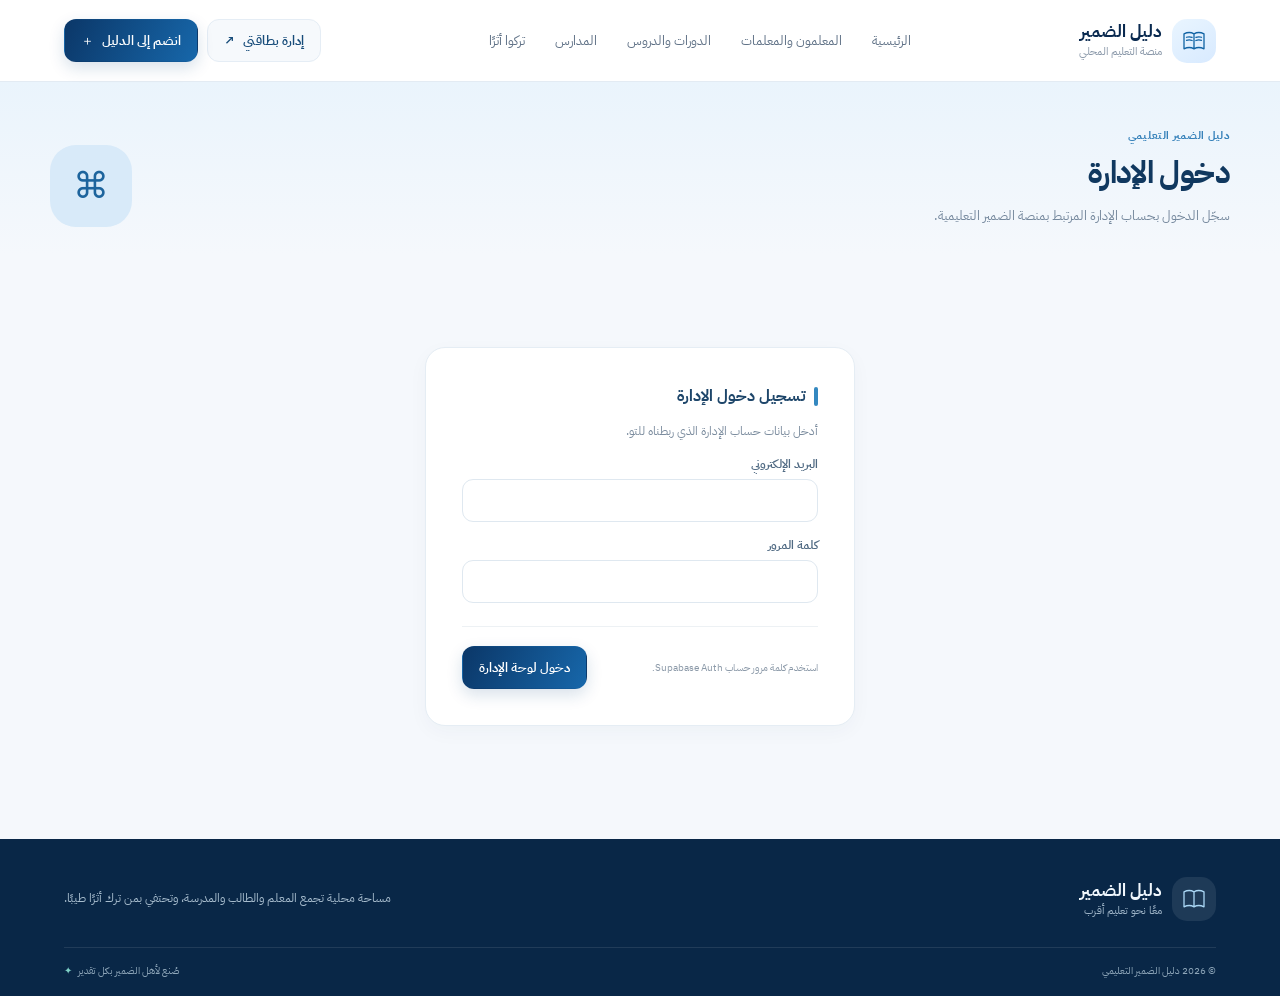
==== commit f01893fd: "Remove connection banners from standalone pages" ====
--- a/admin.html
+++ b/admin.html
@@ -11,7 +11,6 @@
     <script defer src="app.js"></script>
   </head>
   <body data-page="admin">
-    <div class="demo-banner" id="connection-status"><span class="demo-dot"></span> جارٍ الاتصال بقاعدة بيانات دليل الضمير…</div>
     <header class="site-header">
       <a class="brand" href="#home" data-view="home" aria-label="دليل الضمير التعليمي - الرئيسية">
         <span class="brand-mark" aria-hidden="true"><svg viewBox="0 0 48 48"><path d="M8 12.5c5.7-2.8 11.1-2.8 16 0v24c-4.9-2.8-10.3-2.8-16 0v-24Zm32 0c-5.7-2.8-11.1-2.8-16 0v24c4.9-2.8 10.3-2.8 16 0v-24Z"/><path d="M12 18c3.4-1.2 6.2-.9 9 .2M12 23c3.4-1.2 6.2-.9 9 .2m15-5.2c-3.4-1.2-6.2-.9-9 .2m9 4.8c-3.4-1.2-6.2-.9-9 .2"/></svg></span>
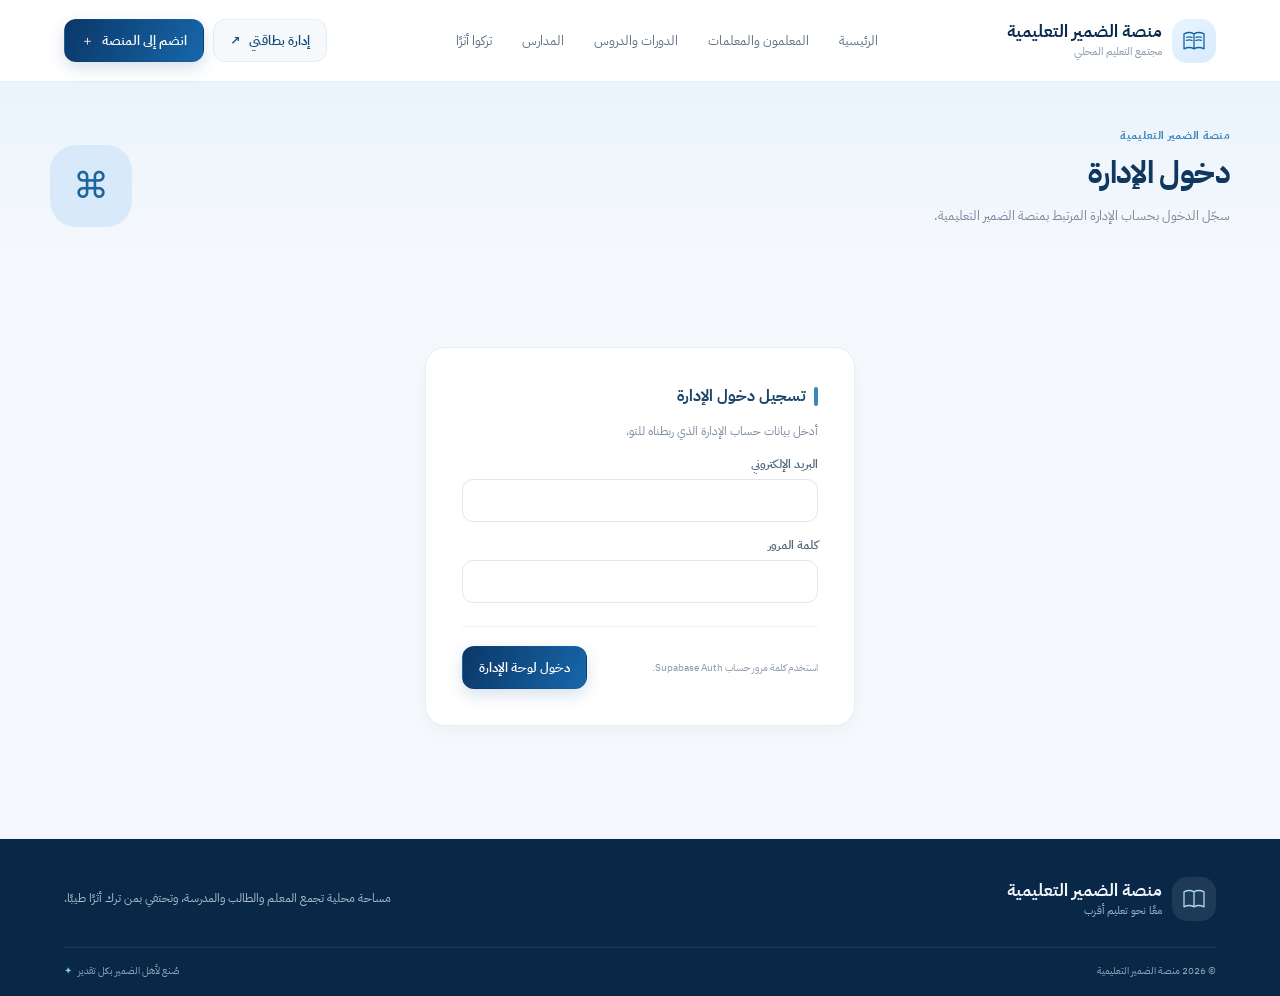
==== commit 11aacfaf: "Sync latest Dameer Education platform files" ====
--- a/admin.html
+++ b/admin.html
@@ -4,7 +4,7 @@
     <meta charset="UTF-8" />
     <meta name="viewport" content="width=device-width, initial-scale=1.0" />
     <meta name="theme-color" content="#09294f" />
-    <meta name="description" content="دليل الضمير التعليمي — المعلمون والمعلمات، الدورات، الدروس الخصوصية، والمدارس في مدينة الضمير." />
+    <meta name="description" content="منصة الضمير التعليمية — المعلمون والمعلمات، الدورات، الدروس الخصوصية، والمدارس في مدينة الضمير." />
     <title>إدارة المنصة — منصة الضمير التعليمية</title>
     <link rel="stylesheet" href="styles.css" />
     <script defer src="supabase-config.js"></script>
@@ -12,9 +12,9 @@
   </head>
   <body data-page="admin">
     <header class="site-header">
-      <a class="brand" href="#home" data-view="home" aria-label="دليل الضمير التعليمي - الرئيسية">
+      <a class="brand" href="#home" data-view="home" aria-label="منصة الضمير التعليمية - الرئيسية">
         <span class="brand-mark" aria-hidden="true"><svg viewBox="0 0 48 48"><path d="M8 12.5c5.7-2.8 11.1-2.8 16 0v24c-4.9-2.8-10.3-2.8-16 0v-24Zm32 0c-5.7-2.8-11.1-2.8-16 0v24c4.9-2.8 10.3-2.8 16 0v-24Z"/><path d="M12 18c3.4-1.2 6.2-.9 9 .2M12 23c3.4-1.2 6.2-.9 9 .2m15-5.2c-3.4-1.2-6.2-.9-9 .2m9 4.8c-3.4-1.2-6.2-.9-9 .2"/></svg></span>
-        <span class="brand-copy"><strong>دليل الضمير</strong><small>منصة التعليم المحلي</small></span>
+        <span class="brand-copy"><strong>منصة الضمير التعليمية</strong><small>مجتمع التعليم المحلي</small></span>
       </a>
       <nav class="main-nav" aria-label="التنقل الرئيسي">
         <button class="nav-link active" data-view="home">الرئيسية</button>
@@ -25,7 +25,7 @@
       </nav>
       <div class="header-actions">
         <button class="btn btn-quiet header-manage" data-view="manage">إدارة بطاقتي <span aria-hidden="true">↗</span></button>
-        <button class="btn btn-primary header-apply" data-view="apply">انضم إلى الدليل <span aria-hidden="true">＋</span></button>
+        <button class="btn btn-primary header-apply" data-view="apply">انضم إلى المنصة <span aria-hidden="true">＋</span></button>
         <button class="mobile-menu" aria-label="فتح القائمة" aria-expanded="false">☰</button>
       </div>
     </header>
@@ -34,10 +34,10 @@
 
     <footer class="site-footer">
       <div class="footer-main">
-        <a class="brand brand-footer" href="#home" data-view="home"><span class="brand-mark" aria-hidden="true"><svg viewBox="0 0 48 48"><path d="M8 12.5c5.7-2.8 11.1-2.8 16 0v24c-4.9-2.8-10.3-2.8-16 0v-24Zm32 0c-5.7-2.8-11.1-2.8-16 0v24c4.9-2.8 10.3-2.8 16 0v-24Z"/></svg></span><span class="brand-copy"><strong>دليل الضمير</strong><small>معًا نحو تعليم أقرب</small></span></a>
+        <a class="brand brand-footer" href="#home" data-view="home"><span class="brand-mark" aria-hidden="true"><svg viewBox="0 0 48 48"><path d="M8 12.5c5.7-2.8 11.1-2.8 16 0v24c-4.9-2.8-10.3-2.8-16 0v-24Zm32 0c-5.7-2.8-11.1-2.8-16 0v24c4.9-2.8 10.3-2.8 16 0v-24Z"/></svg></span><span class="brand-copy"><strong>منصة الضمير التعليمية</strong><small>معًا نحو تعليم أقرب</small></span></a>
         <p>مساحة محلية تجمع المعلم والطالب والمدرسة، وتحتفي بمن ترك أثرًا طيبًا.</p>
       </div>
-      <div class="footer-bottom"><span>© <span id="year"></span> دليل الضمير التعليمي</span><span>صُنع لأهل الضمير بكل تقدير <b>✦</b></span></div>
+      <div class="footer-bottom"><span>© <span id="year"></span> منصة الضمير التعليمية</span><span>صُنع لأهل الضمير بكل تقدير <b>✦</b></span></div>
     </footer>
     <div id="modal-root"></div>
     <div id="toast-root" aria-live="polite"></div>
--- a/styles.css
+++ b/styles.css
@@ -16,30 +16,57 @@
 .request-photo{display:block;width:min(240px,100%);height:220px;object-fit:cover;border-radius:13px;margin:12px 0;border:1px solid #e5edf4;background:#f3f7fa}
 .admin-refresh-row{display:flex;justify-content:flex-end;margin:10px 0}
 
+/* Education choices stay readable and contained on narrow screens. */
+.form-card,.field,.field.full{min-width:0}
+.checkbox-grid{display:grid;grid-template-columns:repeat(auto-fit,minmax(min(100%,132px),1fr));align-items:stretch;gap:8px;min-width:0}
+.check-chip{min-width:0}
+.check-chip span{display:grid;place-items:center;min-height:42px;height:100%;padding:8px 9px;border-radius:11px;text-align:center;line-height:1.55;white-space:normal;overflow-wrap:anywhere}
+.request-education{display:grid;gap:8px;margin:12px 0;padding:12px;border:1px solid #e7eef5;border-radius:13px;background:#f8fbfe}
+.request-education-row{display:grid;grid-template-columns:64px minmax(0,1fr);align-items:start;gap:8px}
+.request-education-row>strong{padding-top:5px;color:#71859a;font-size:10px}
+.request-education-values{display:flex;flex-wrap:wrap;gap:5px;min-width:0}
+.request-education-values>span{max-width:100%;padding:4px 8px;border-radius:8px;background:#eaf3fa;color:#285b82;font-size:10px;line-height:1.5;overflow-wrap:anywhere}
+.request-education-values>.request-education-empty{background:#f0f2f4;color:#8996a2}
+.home-load-state{display:flex;align-items:center;gap:12px;min-height:74px;margin:0 0 18px;padding:15px 17px;border:1px solid #dce9f3;border-radius:15px;background:linear-gradient(110deg,#fff,#f3f8fc);color:#285777}
+.home-load-state>span:nth-child(2){display:flex;flex:1;min-width:0;flex-direction:column;gap:3px}
+.home-load-state strong{font-size:12px;color:#234c6d}
+.home-load-state small{font-size:10px;color:#8294a4;line-height:1.6}
+.home-load-spinner{width:20px;height:20px;flex:0 0 auto;border:2px solid #d5e7f3;border-top-color:#2878ad;border-radius:50%;animation:home-loading-spin .8s linear infinite}
+.home-load-error{border-color:#edd7d7;background:#fffafa}
+.home-load-error>span:first-child{display:grid;place-items:center;width:23px;height:23px;flex:0 0 auto;border-radius:50%;background:#f7e7e7;color:#a64f4f;font-weight:700}
+@keyframes home-loading-spin{to{transform:rotate(360deg)}}
+@media(max-width:520px){.home-load-state{align-items:flex-start;flex-wrap:wrap}.home-load-error .btn{width:100%}}
+@media(prefers-reduced-motion:reduce){.home-load-spinner{animation:none;border-top-color:#2878ad}}
+.listing-cover.course-cover{background:linear-gradient(130deg,#c1dbea,#d4e5e7)}
+.tag.teacher-experience{background:#e5f1fa;color:#2d638a;font-weight:700}
+.card-bottom{justify-content:flex-end}
+@media(max-width:760px){.brand{min-width:0;flex:1;gap:7px}.brand-copy{min-width:0}.brand-copy strong{max-width:110px;font-size:clamp(10px,3.1vw,12px);line-height:1.25;white-space:normal}.brand-copy small{font-size:9px}.header-actions{flex:0 0 auto}}
+@media(max-width:760px){.checkbox-grid{grid-template-columns:repeat(2,minmax(0,1fr));gap:7px}.check-chip span{min-height:44px;padding:8px 7px;font-size:11px}.request-education{padding:10px}.request-education-row{grid-template-columns:52px minmax(0,1fr);gap:6px}}
+
 .featured-card{border:2px solid #d5aa55!important;box-shadow:0 10px 28px #b3874524!important}.teacher-card.featured-card{padding-top:43px}.featured-badge{position:absolute;z-index:3;top:8px;left:50%;transform:translateX(-50%);max-width:calc(100% - 24px);overflow:hidden;text-overflow:ellipsis;white-space:nowrap;padding:5px 13px;border:1px solid #edcf83;border-radius:999px;background:linear-gradient(135deg,#fff8df,#f4e0a9);color:#77531c;font-size:10px;font-weight:800;box-shadow:0 3px 9px #7c5a1c18}
 .featured-admin-group{padding:15px;background:#f8fafc;border:1px solid #e8eef3;border-radius:15px;margin:12px 0}.featured-admin-group h3{margin:0 0 9px;color:#254c6b;font-size:14px}.featured-admin-row{display:grid;grid-template-columns:minmax(160px,1fr) minmax(150px,220px) auto auto;gap:10px;align-items:center;background:white;border:1px solid #e7edf3;border-radius:12px;padding:10px 12px;margin-top:7px}.featured-admin-copy strong{display:block;color:#284d6c;font-size:12px}.featured-admin-copy small{display:block;margin-top:3px;color:#8796a5;font-size:10px}.featured-admin-badge span{display:block;color:#8090a0;font-size:9px;margin-bottom:4px}.featured-admin-badge input{width:100%;min-height:35px;border:1px solid #e2e9ef;border-radius:8px;padding:7px 9px;font:inherit;font-size:10px}.featured-admin-toggle{display:flex;align-items:center;gap:6px;color:#677b8e;font-size:10px;white-space:nowrap}.featured-admin-toggle input{accent-color:#b78a36}
 .code-reset-confirm{display:flex;align-items:center;gap:9px;padding:13px;border:1px solid #e8edf2;border-radius:11px;color:#5c7184;font-size:12px}.code-reset-confirm input{accent-color:#1d6b9e}.issued-control-code{margin:18px auto;padding:14px 20px;width:max-content;border:1px dashed #c89b45;border-radius:14px;background:#fff8e7;color:#674814;font:700 28px/1.2 ui-monospace,monospace;letter-spacing:.22em;text-align:center}
 .listing-start-date{padding:10px 12px;border:1px solid #f0e4c8;border-radius:11px;background:#fffaf0}.listing-start-date input{max-width:240px}.listing-start-date .hint{line-height:1.7}.listing-start-date-card{margin:-5px 0 11px;color:#946e31;background:#fff8e8;border:1px solid #f1e4c7;border-radius:9px;padding:7px 9px;font-size:10px;line-height:1.6}
 @media(max-width:760px){.featured-admin-row{grid-template-columns:1fr auto;gap:8px}.featured-admin-copy{grid-column:1/-1}.featured-admin-badge{grid-column:1/2}.featured-admin-toggle{grid-column:2;grid-row:2}.featured-admin-row>.btn{grid-column:1/-1;width:100%}}
 
-.teacher-education{display:grid;gap:8px;margin-top:13px;padding:10px 11px;border-radius:13px;background:#f5f9fd;font-size:11px;line-height:1.6}.teacher-education-row{display:flex;align-items:flex-start;gap:8px}.teacher-education-label{flex:0 0 68px;display:flex;align-items:center;gap:5px;padding-top:3px;color:#6f879b;white-space:nowrap}.education-icon{width:15px;height:15px;flex:0 0 15px;fill:none;stroke:#4f85ad;stroke-width:1.65;stroke-linecap:round;stroke-linejoin:round}.teacher-education-values{display:flex;flex-wrap:wrap;gap:5px}.education-chip{display:inline-flex;padding:3px 8px;border:1px solid #e1edf7;border-radius:999px;background:#fff;color:#315d80}.education-empty{padding:3px 0;color:#9aa7b4}
+.teacher-education{display:grid;gap:8px;margin-top:13px;padding:10px 11px;border-radius:13px;background:#f5f9fd;font-size:11px;line-height:1.6}.teacher-education-row{display:flex;align-items:flex-start;gap:8px}.teacher-education-label{flex:0 0 68px;display:flex;align-items:center;gap:5px;padding-top:3px;color:#6f879b;white-space:nowrap}.education-icon{width:15px;height:15px;flex:0 0 15px;fill:none;stroke:#4f85ad;stroke-width:1.65;stroke-linecap:round;stroke-linejoin:round}.teacher-education-values{display:flex;flex-wrap:wrap;gap:5px}.education-chip{display:inline-flex;padding:3px 8px;border:1px solid #e1edf7;border-radius:999px;background:#fff;color:#315d80}.education-empty{padding:3px 0;color:#9aa7b4}
 
-.memorial-photo img{filter:grayscale(30%) saturate(.82) contrast(.98)}
+.memorial-photo img{filter:grayscale(30%) saturate(.82) contrast(.98)}
 
-.image-crop-modal{width:min(470px,100%);padding:28px 22px;text-align:center}.crop-heading{margin:3px 24px 0}.crop-kicker{color:#4384b2;font-size:11px;font-weight:700}.crop-heading h2{margin:5px 0 4px}.crop-heading p{margin:0;color:#8493a2;font-size:12px;line-height:1.8}.crop-canvas{display:block;width:min(100%,320px);height:auto;margin:17px auto 12px;border-radius:15px;background:#eaf1f6;box-shadow:0 8px 24px #17395718;touch-action:none;cursor:grab}.crop-canvas:active{cursor:grabbing}.crop-zoom{display:flex;align-items:center;gap:12px;max-width:320px;margin:0 auto;color:#6c8193;font-size:11px;text-align:right}.crop-zoom input{flex:1;accent-color:#2e79ac}.crop-actions{display:flex;justify-content:center;gap:9px;margin-top:20px}.crop-preview{flex:0 0 auto}.crop-preview-square{width:68px;height:68px;border-radius:15px}.crop-preview-portrait{width:60px;height:75px;border-radius:13px}@media(max-width:520px){.image-crop-modal{padding:25px 17px}.crop-canvas{width:min(100%,300px)}.crop-actions{flex-direction:column-reverse}.crop-actions .btn{width:100%}}
+.image-crop-modal{width:min(470px,100%);padding:28px 22px;text-align:center}.crop-heading{margin:3px 24px 0}.crop-kicker{color:#4384b2;font-size:11px;font-weight:700}.crop-heading h2{margin:5px 0 4px}.crop-heading p{margin:0;color:#8493a2;font-size:12px;line-height:1.8}.crop-canvas{display:block;width:min(100%,320px);height:auto;margin:17px auto 12px;border-radius:15px;background:#eaf1f6;box-shadow:0 8px 24px #17395718;touch-action:none;cursor:grab}.crop-canvas:active{cursor:grabbing}.crop-zoom{display:flex;align-items:center;gap:12px;max-width:320px;margin:0 auto;color:#6c8193;font-size:11px;text-align:right}.crop-zoom input{flex:1;accent-color:#2e79ac}.crop-actions{display:flex;justify-content:center;gap:9px;margin-top:20px}.crop-preview{flex:0 0 auto}.crop-preview-square{width:68px;height:68px;border-radius:15px}.crop-preview-portrait{width:60px;height:75px;border-radius:13px}@media(max-width:520px){.image-crop-modal{padding:25px 17px}.crop-canvas{width:min(100%,300px)}.crop-actions{flex-direction:column-reverse}.crop-actions .btn{width:100%}}
 .listing-subjects{display:flex;align-items:flex-start;gap:8px;margin:0 0 10px;padding:9px 10px;border-radius:10px;background:#f4f8fc;color:#6d8295;font-size:10px;line-height:1.7}.listing-subjects span{flex:0 0 auto;color:#8294a4}.listing-subjects strong{color:#315c7d;font-size:11px;font-weight:600}.listing-start-date-card{display:flex;flex-direction:column;gap:2px;margin:0 0 11px}.listing-start-date-card small{padding-right:18px;color:#9a865e;font-size:9px}.listing-footer .btn{white-space:nowrap}.listing-footer .listing-price{font-size:11px}
 .school-photo{display:block;width:calc(100% + 38px);height:150px;object-fit:cover;margin:-19px -19px 15px;border-radius:17px 17px 0 0}.school-admin-row{grid-template-columns:54px minmax(0,1fr) auto}.school-admin-photo{width:54px;height:48px;object-fit:cover;border-radius:9px}.school-upload-preview{width:112px;height:72px;object-fit:cover;border-radius:11px}
 .school-admin-photo-empty{display:grid;place-items:center;background:#eaf4fc;color:#397ba8;font-size:22px}.school-admin-actions{display:flex;gap:6px;align-items:center}.school-admin-actions .btn{white-space:nowrap}
-
-/* Keep the home slider geometry stable while its text changes. */
-.hero{height:400px;min-height:400px;box-sizing:border-box}
-.hero-content{max-height:100%;min-height:0}
-.hero h1{line-height:1.28;margin:12px 0 8px;display:-webkit-box;-webkit-box-orient:vertical;-webkit-line-clamp:2;overflow:hidden}
-.hero-desc{display:-webkit-box;-webkit-box-orient:vertical;-webkit-line-clamp:2;overflow:hidden;line-height:1.65;min-height:3.3em;margin-bottom:17px}
-.slide-controls{margin-top:12px}
-@media(max-width:760px){.hero{height:clamp(260px,38svh,320px);min-height:clamp(260px,38svh,320px)}.hero h1{font-size:clamp(23px,6.4vw,29px);line-height:1.32;margin:9px 0 7px}.hero-desc{font-size:clamp(10px,2.9vw,12px);line-height:1.6;min-height:3.2em;margin-bottom:13px}.hero-orb{width:clamp(135px,44vw,190px)}.book-art{transform:scale(.62) rotate(-7deg)}.slide-controls{margin-top:12px}}
-
-.count-pill[data-search-type]{cursor:pointer;transition:background .18s,border-color .18s,color .18s}.count-pill[data-search-type]:hover{border-color:#a8cce8;background:#f5faff;color:#1e6192}.count-pill[data-search-type]:focus-visible{outline:2px solid #4d98d0;outline-offset:2px}
+
+/* Keep the home slider geometry stable while its text changes. */
+.hero{height:400px;min-height:400px;box-sizing:border-box}
+.hero-content{max-height:100%;min-height:0}
+.hero h1{line-height:1.28;margin:12px 0 8px;display:-webkit-box;-webkit-box-orient:vertical;-webkit-line-clamp:2;overflow:hidden}
+.hero-desc{display:-webkit-box;-webkit-box-orient:vertical;-webkit-line-clamp:2;overflow:hidden;line-height:1.65;min-height:3.3em;margin-bottom:17px}
+.slide-controls{margin-top:12px}
+@media(max-width:760px){.hero{height:clamp(260px,38svh,320px);min-height:clamp(260px,38svh,320px)}.hero h1{font-size:clamp(23px,6.4vw,29px);line-height:1.32;margin:9px 0 7px}.hero-desc{font-size:clamp(10px,2.9vw,12px);line-height:1.6;min-height:3.2em;margin-bottom:13px}.hero-orb{width:clamp(135px,44vw,190px)}.book-art{transform:scale(.62) rotate(-7deg)}.slide-controls{margin-top:12px}}
+
+.count-pill[data-search-type]{cursor:pointer;transition:background .18s,border-color .18s,color .18s}.count-pill[data-search-type]:hover{border-color:#a8cce8;background:#f5faff;color:#1e6192}.count-pill[data-search-type]:focus-visible{outline:2px solid #4d98d0;outline-offset:2px}
 
 /* Admin dashboard refinements */
 .dashboard-nav button{display:flex;align-items:center;justify-content:space-between;gap:10px;text-align:right}
@@ -59,3 +86,19 @@
 .teacher-code-action span{font-size:15px;line-height:1}
 @media(max-width:760px){.featured-admin-toolbar{grid-template-columns:1fr 1fr}.featured-admin-toolbar .search-field{grid-column:1/-1}.featured-result-count{justify-self:start}.teacher-code-row{padding:12px;gap:8px}.teacher-code-action{padding:0 8px;font-size:10px}}
 .syria-phone{display:flex;align-items:stretch;direction:ltr;border:1px solid #dfe8f0;border-radius:11px;overflow:hidden;background:#fff;transition:border .2s,box-shadow .2s}.syria-phone:focus-within{border-color:#6aa4ce;box-shadow:0 0 0 3px #e7f4fc}.syria-phone>span{display:flex;align-items:center;justify-content:center;min-width:67px;padding:0 10px;background:#f1f7fb;color:#2e6287;font-size:13px;font-weight:700;white-space:nowrap;border-right:1px solid #dfe8f0}.syria-phone input.field,.field .syria-phone input{min-width:0;flex:1;border:0!important;border-radius:0!important;box-shadow:none!important;text-align:left;direction:ltr;letter-spacing:.04em}.phone-hint,.name-care-note{font-size:10px;color:#8193a4;line-height:1.7}.name-care-note{display:block;padding:9px 11px;border-radius:10px;background:#f0f7fc;color:#345e7d}.name-care-note[hidden]{display:none}
+.admin-content-list{display:grid;gap:9px}.admin-content-row{display:grid;grid-template-columns:54px minmax(0,1fr) auto;gap:12px;align-items:center;background:#fff;border:1px solid #e7edf3;border-radius:14px;padding:12px}.admin-content-row>img,.admin-content-placeholder{width:54px;height:54px;object-fit:cover;border-radius:12px;background:#edf4fa;color:#6b8ba7;display:grid;place-items:center}.admin-content-copy{min-width:0}.admin-content-copy strong{display:block;color:#214767;font-size:13px;overflow-wrap:anywhere}.admin-content-copy small{display:block;color:#8191a0;font-size:10px;margin-top:4px}.admin-content-copy .is-hidden{color:#ad5555}.admin-content-actions{display:flex;gap:7px;align-items:center;flex-wrap:wrap;justify-content:flex-end}
+@media(max-width:760px){.admin-content-row{grid-template-columns:42px minmax(0,1fr)}.admin-content-row>img,.admin-content-placeholder{width:42px;height:42px}.admin-content-actions{grid-column:1/-1;justify-content:flex-start}.admin-content-actions .btn{flex:1}}
+.tracking-section{margin-top:28px;padding:21px;background:#fff;border:1px solid #e4edf5;border-radius:18px;box-shadow:0 10px 28px #10345308}.tracking-heading{display:flex;align-items:center;justify-content:space-between;gap:12px;margin-bottom:15px}.tracking-heading h2{margin:0;color:#173e61;font-size:20px}.tracking-heading p{font-size:11px;color:#8392a2;line-height:1.7;margin:5px 0 0}.tracking-lookup{display:grid;gap:7px;padding:14px;margin-bottom:14px;border-radius:13px;background:#f4f8fc}.tracking-lookup>label{font-size:12px;font-weight:700;color:#315978}.tracking-lookup>div{display:flex;gap:8px}.tracking-lookup input{flex:1;min-width:0;border:1px solid #dce7f0;border-radius:10px;padding:10px 12px;text-align:left;direction:ltr}.tracking-lookup>small{font-size:10px;color:#8292a2}.tracking-table-wrap{overflow-x:auto}.tracking-table{width:100%;border-collapse:collapse;min-width:690px}.tracking-table th,.tracking-table td{padding:11px 9px;border-bottom:1px solid #edf1f5;text-align:right;font-size:11px;vertical-align:middle}.tracking-table th{color:#73869a;background:#fafcfe;font-weight:700}.tracking-table td{color:#355873}.tracking-table code{font-size:11px;color:#1c5b8a;background:#edf5fb;padding:5px 7px;border-radius:7px}.tracking-message{display:block;max-width:230px;margin-top:6px;color:#a04c4c;font-size:10px;line-height:1.6}.tracking-actions{display:flex;gap:5px;white-space:nowrap}.tracking-empty{margin:0;padding:15px;background:#f8fafc;border-radius:11px}.tracking-code-display{margin-top:12px}.tracking-code-display a{font-size:11px}
+@media(max-width:760px){.tracking-section{padding:16px 12px}.tracking-heading{align-items:flex-start}.tracking-heading h2{font-size:18px}.tracking-lookup{padding:11px}.tracking-lookup>div{flex-direction:column}.tracking-lookup button{width:100%}}
+body.prelaunch-mode .main-nav,body.prelaunch-mode .header-manage,body.prelaunch-mode .mobile-menu,body.prelaunch-mode .site-footer{display:none!important}body.prelaunch-mode .brand{pointer-events:none}body.prelaunch-mode .site-header{justify-content:space-between}.prelaunch-wrap{min-height:calc(100svh - 82px);display:grid;align-items:center;padding:36px 0 72px;background:radial-gradient(circle at 16% 80%,#d9ebf7 0,transparent 27%),linear-gradient(150deg,#f6faff,#eaf3fb)}.prelaunch-card{position:relative;overflow:hidden;max-width:880px;margin:0 auto;padding:clamp(30px,7vw,72px);border-radius:30px;background:linear-gradient(140deg,#09294f,#0d4778 58%,#1b6a9d);color:#fff;box-shadow:0 24px 65px #0c3c6626}.prelaunch-kicker{display:inline-flex;align-items:center;gap:8px;padding:8px 13px;border:1px solid #ffffff40;border-radius:999px;background:#ffffff12;color:#d9efff;font-size:12px}.prelaunch-kicker span{color:#a8e2dd}.prelaunch-card h1{position:relative;z-index:1;margin:22px 0 14px;font-size:clamp(32px,6vw,55px);line-height:1.32;letter-spacing:-.03em}.prelaunch-card h1 em{font-style:normal;color:#9de0dd}.prelaunch-card p{position:relative;z-index:1;max-width:590px;color:#d6e7f5;font-size:15px;line-height:1.9;margin:0 0 25px}.prelaunch-cta{position:relative;z-index:1;min-height:49px;padding-inline:22px;background:linear-gradient(120deg,#b2e5e1,#daf4ef);color:#123f63;box-shadow:none}.prelaunch-card>small{position:relative;z-index:1;display:block;margin-top:19px;color:#c1d7e8;font-size:11px}.prelaunch-decoration{position:absolute;left:5%;bottom:-140px;width:330px;height:330px;border:1px solid #ffffff23;border-radius:50%;display:grid;place-items:start end;padding:38px;color:#9de0dd88;font-size:38px}.apply-prelaunch-header .main-nav,.apply-prelaunch-header .header-actions{display:none}.apply-prelaunch-header{justify-content:center}.apply-prelaunch-label{padding:8px 13px;border-radius:999px;background:#eef6fb;color:#315f80;font-size:11px;font-weight:700}.apply-prelaunch-footer{padding:20px;text-align:center;background:#f6f9fc;color:#8294a5;font-size:10px}
+@media(max-width:760px){.prelaunch-wrap{min-height:calc(100svh - 69px);padding:20px 0 42px}.prelaunch-card{padding:31px 22px;border-radius:23px}.prelaunch-card p{font-size:13px}.prelaunch-card>small{max-width:250px;line-height:1.8}}
+
+.apply-standalone-header{justify-content:space-between}.apply-standalone-header .brand{pointer-events:none}.apply-standalone-title{padding:8px 13px;border-radius:999px;background:#eef6fb;color:#315f80;font-size:12px;font-weight:700}.apply-standalone-footer{padding:18px;text-align:center;background:#f6f9fc;color:#8294a5;font-size:11px}
+
+
+.saved-codes{margin:0 0 14px;padding:14px 16px;border:1px solid #d9e8f4;border-radius:13px;background:#f5faff}.saved-codes h3{margin:0;color:#234b6b;font-size:13px}.saved-codes>p{margin:4px 0 10px;color:#8292a2;font-size:10px}.saved-code-row{display:flex;align-items:center;justify-content:space-between;gap:10px;padding:8px 0;border-top:1px solid #e5eef6;color:#355873;font-size:11px}.saved-code-row>span{display:flex;align-items:center;gap:8px}.saved-code-row code{direction:ltr;color:#1c5b8a;background:#e8f2fa;padding:5px 7px;border-radius:7px;font-size:12px;letter-spacing:.1em}@media(max-width:600px){.saved-code-row{align-items:flex-start;flex-direction:column}.saved-code-row>span{width:100%;justify-content:space-between}}
+
+.application-photo-preview{position:relative;display:flex;align-items:center;gap:10px;margin-top:9px;padding:9px 40px 9px 9px;border:1px solid #dce8f1;border-radius:13px;background:#f5faff;width:max-content;max-width:100%}.application-photo-preview[hidden]{display:none}.application-photo-preview img{display:block;width:70px;height:70px;object-fit:cover;border-radius:10px;background:#e8f0f6}.application-photo-preview span{font-size:10px;color:#70869a}.photo-remove-button{position:absolute;top:6px;right:6px;width:27px;height:27px;border:0;border-radius:50%;background:#fff0f0;color:#a34141;font-size:20px;line-height:1;cursor:pointer;box-shadow:0 1px 5px #173b581a}.photo-remove-button:hover{background:#f9dede}
+
+
+.apply-identity-warning{margin:-7px 0 18px;padding:12px 14px;border:1px solid #f1d3d3;border-radius:12px;background:#fff6f6;color:#8b4545}.apply-identity-warning strong{display:block;font-size:12px;color:#934747}.apply-identity-warning p{margin:4px 0 0;font-size:11px;line-height:1.8;color:#845858}
